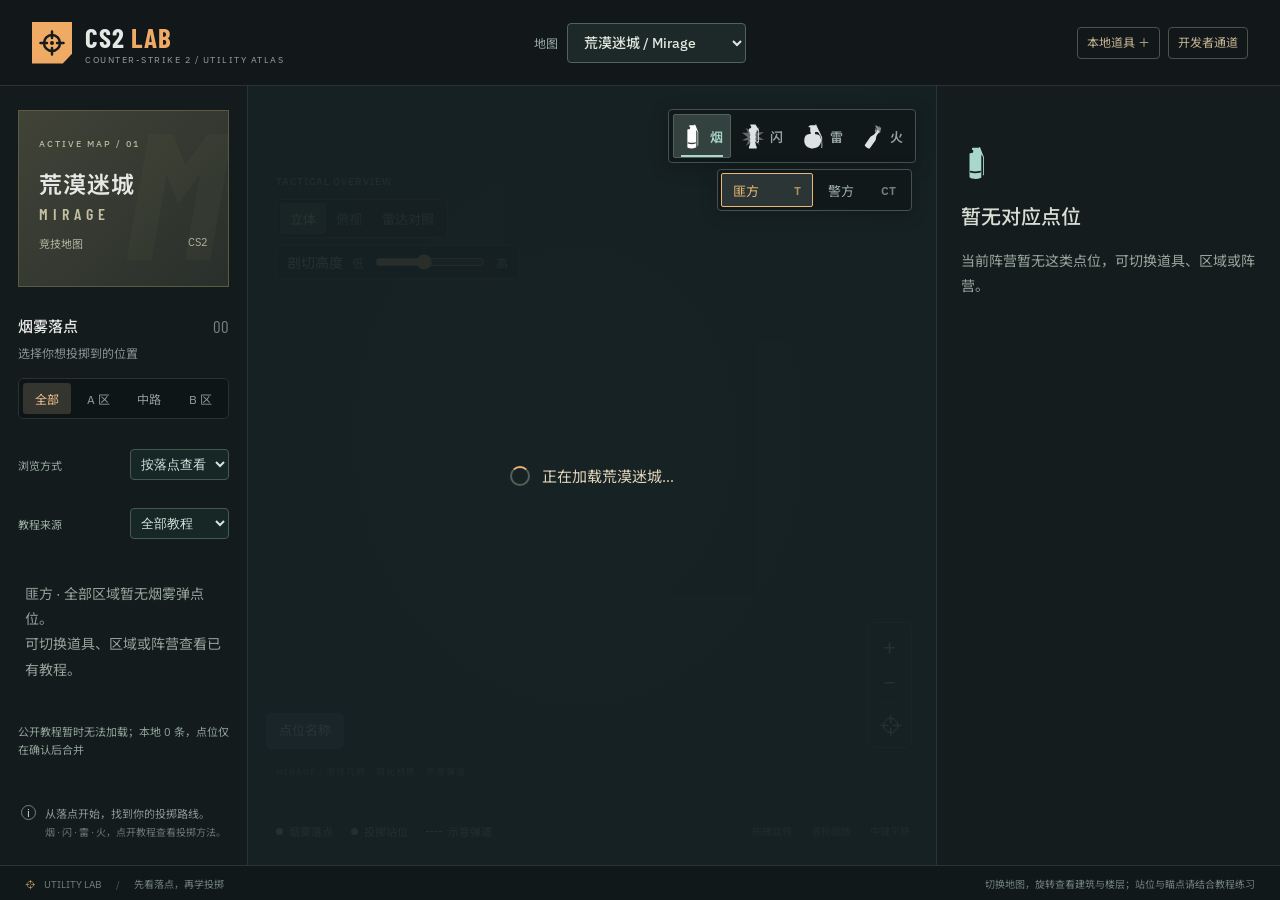
==== index.html @ 9b20f99d "Add optional trajectory arc height for tutorials" ====
<!doctype html>
<html lang="zh-CN"><head><meta charset="UTF-8"><meta name="viewport" content="width=device-width,initial-scale=1,viewport-fit=cover"><meta name="theme-color" content="#111719"><meta name="description" content="荒漠迷城、核子危机、远古遗迹、沙二、炼狱小镇、阿努比斯与死城之谜（Cache）互动战术地图。切换地图和楼层，探索四种道具落点与投掷教学。"><title>CS2 道具地图 · UTILITY LAB</title><link rel="icon" href="./favicon.svg?v=2"><link rel="stylesheet" href="./style.css?v=7"><link rel="stylesheet" href="./mobile.css?v=6"><script type="importmap">{"imports":{"three":"./vendor/three.module.js"}}</script></head>
<body><section class="rotate-prompt" id="rotate-prompt" aria-labelledby="rotate-title" aria-hidden="true" tabindex="-1"><svg class="rotate-symbol" viewBox="0 0 88 88" fill="none" stroke="currentColor" stroke-width="2.5" aria-hidden="true"><rect x="13" y="27" width="62" height="36" rx="5"/><path d="M66 37v16M29 14a32 32 0 0 1 44 8M67 10l7 12-14 1M58 76a32 32 0 0 1-43-8M21 80l-7-12 14-1" stroke-linecap="round" stroke-linejoin="round"/></svg><h1 id="rotate-title">请横屏使用地图</h1><p id="rotate-hint">横过手机，展开地图。<br>如未自动旋转，请关闭系统的竖屏锁定。</p><button id="rotate-fullscreen">全屏打开</button></section>
<header class="topbar"><a class="brand" href="./"><span class="brand-symbol"><img src="./favicon.svg?v=2" width="32" height="32" alt=""></span><span><span id="brand-map">CS2</span><span class="brand-lab"> LAB</span><small>COUNTER-STRIKE 2 / UTILITY ATLAS</small></span></a><label class="map-picker" for="map-picker"><span>地图</span><select id="map-picker" aria-label="切换地图"><option value="mirage">荒漠迷城 / Mirage</option><option value="nuke">核子危机 / Nuke</option><option value="ancient">远古遗迹 / Ancient</option><option value="dust2">沙二 / Dust II</option><option value="inferno">炼狱小镇 / Inferno</option><option value="anubis">阿努比斯 / Anubis</option><option value="cache">死城之谜 / Cache</option></select></label><div class="header-actions"><a id="local-entry" class="developer-entry" href="./local.html">本地道具 ＋</a><a class="developer-entry" href="./developer.html">开发者通道</a><nav class="mobile-actions" aria-label="手机地图工具"><button id="mobile-points" aria-controls="point-sidebar" aria-expanded="false">点位</button><button id="mobile-guide" aria-controls="tutorial-panel" aria-expanded="false">教程</button><button id="mobile-fullscreen">全屏</button></nav></div></header>
<main class="workspace">
<aside class="sidebar" id="point-sidebar"><div class="mobile-panel-head"><span>道具点位</span><button class="mobile-dismiss" aria-label="收起点位列表">收起</button></div><div class="map-card"><span class="eyebrow">ACTIVE MAP / 01</span><h1>荒漠迷城<span>MIRAGE</span></h1><div class="map-card-bottom"><span>竞技地图</span><span>CS2</span></div></div><div class="library-title"><h2 id="library-heading">烟雾落点</h2><span id="point-count">06</span></div><p class="muted sidebar-hint">选择你想封住的位置</p><div class="filters" role="group" aria-label="筛选地图区域"><button class="active" data-filter="all" aria-pressed="true">全部</button><button data-filter="A" aria-pressed="false">A 区</button><button data-filter="mid" aria-pressed="false">中路</button><button data-filter="B" aria-pressed="false">B 区</button></div><label class="lineup-source">浏览方式<select id="point-mode" aria-label="按落点或站位查看"><option value="target">按落点查看</option><option value="origin">按站位查看</option></select></label><label class="lineup-source">教程来源<select id="lineup-source"><option value="all">全部教程</option><option value="local">仅本地道具</option><option value="public">仅公开教程</option></select></label><nav id="point-list" aria-label="道具点位"></nav><p id="community-status" class="community-status" role="status"></p><div class="sidebar-footer"><span class="key-icon">i</span><p>从落点开始，找到你的投掷路线。<small>烟 · 闪 · 雷 · 火，点开教程查看投掷方法。</small></p></div></aside>
<section class="map-stage" aria-label="荒漠迷城三维互动地图"><div class="stage-heading"><div><span class="eyebrow">TACTICAL OVERVIEW</span><h2>选择落点，查看投掷方法。</h2></div></div><div id="utility-switch" class="utility-switch" role="group" aria-label="切换道具类型"></div><div id="team-switch" class="team-switch" role="group" aria-label="切换投掷阵营"><button data-team="t" class="active" aria-pressed="true"><span>匪方</span><b>T</b></button><button data-team="ct" aria-pressed="false"><span>警方</span><b>CT</b></button></div><div id="map-canvas" tabindex="0" aria-label="地图：拖拽旋转，滚轮缩放，方向键平移，按住中键平移，点击道具标志查看教程"></div><div id="map-labels"></div><button id="toggle-point-names" class="point-name-toggle active" aria-pressed="true" aria-controls="map-labels" title="显示或隐藏地图区域与道具点位名称">点位名称</button><div id="map-loading" role="status"><i></i><span>正在加载原始地图…</span></div><div class="map-view-switch" role="group" aria-label="地图视角"><button id="view-3d" class="active" aria-pressed="true">立体</button><button id="view-top" aria-pressed="false">俯视</button><button id="view-radar" aria-pressed="false">雷达对照</button></div><label class="cut-height-control" for="cut-height">剖切高度 <span>低</span><input id="cut-height" type="range" min="-3" max="12" step="0.2" value="3.6" aria-label="调整剖切高度，显示不同楼层"><span>高</span></label><div id="level-switch" class="level-switch" role="group" aria-label="切换地图楼层" hidden><button data-level="upper" class="active" aria-pressed="true">上层 A</button><button data-level="lower" aria-pressed="false">下层 B</button><span id="level-note">上层 / A 区、外场与铁板</span></div><div class="map-controls"><button id="zoom-in" title="放大" aria-label="放大">+</button><button id="zoom-out" title="缩小" aria-label="缩小">−</button><span></span><button id="reset-view" title="重置视角" aria-label="重置视角">⌖</button></div><div class="map-bottom"><div class="legend"><span><i class="legend-dot"></i><span id="legend-target">烟雾落点</span></span><span><i class="legend-dot origin"></i>投掷站位</span><span><i class="legend-line"></i>示意弹道</span></div><p><span class="desktop-gesture">拖拽旋转 <b>·</b> 滚轮缩放 <b>·</b> 中键平移</span><span class="touch-gesture">单指旋转 · 双指平移与缩放</span></p></div><div class="map-disclaimer">MIRAGE / 游戏几何 · 简化材质 · 示意弹道</div><div id="map-error" hidden>3D 地图加载失败。你仍可查看左侧教学，或重新加载地图。<button id="retry-map">重新加载</button></div></section>
<aside class="detail-panel" id="tutorial-panel" aria-label="投掷教学"><div class="detail-top"><button class="mobile-dismiss" aria-label="收起投掷教程">收起</button></div><div id="detail-content"></div></aside>
</main><footer class="statusbar"><span><span class="status-cross">⌖</span> UTILITY LAB <span class="footer-divider">/</span> 先看落点，再学投掷</span><span>切换地图，旋转查看建筑与楼层；站位与瞄点请结合教程练习</span></footer><script type="module" src="./app.js?v=37"></script></body></html>
---- style.css ----
@import url('https://fonts.googleapis.com/css2?family=Barlow+Condensed:wght@500;600;700;800&family=IBM+Plex+Sans:wght@400;500;600&family=Noto+Sans+SC:wght@400;500;600;700&display=swap');
:root{font-family:'IBM Plex Sans','Noto Sans SC',sans-serif;color:#e6e8e5;background:#111719;font-synthesis:none;--accent:#efab66;--muted:#889292;--border:#2a3234}*{box-sizing:border-box}body{margin:0}button,a{-webkit-tap-highlight-color:transparent}button{font:inherit;cursor:pointer}button:focus-visible,a:focus-visible,#map-canvas:focus-visible{outline:2px solid var(--accent);outline-offset:4px}button{color:inherit}a{color:inherit;text-decoration:none}.topbar{height:86px;display:flex;align-items:center;justify-content:space-between;padding:0 32px;border-bottom:1px solid var(--border);background:#12181a}.brand{display:flex;align-items:center;gap:13px;font-family:'Barlow Condensed',sans-serif;font-size:27px;font-weight:700;letter-spacing:1px}.brand-symbol{position:relative;display:grid;place-items:center;width:40px;height:42px;background:var(--accent);color:#111719;font-size:31px;clip-path:polygon(0 0,100% 0,100% 77%,77% 100%,0 100%)}.brand-symbol span{font:17px sans-serif;position:absolute;right:2px;top:0}.brand-lab{color:var(--accent)}.brand small{display:block;font-family:'IBM Plex Sans',sans-serif;font-size:9px;font-weight:400;letter-spacing:1.5px;color:#98a09e;margin-top:1px}.top-title{color:#d0d5d2;font-size:14px;letter-spacing:1px}.top-title span{padding:0 16px;color:#5f6d70}.version{font-size:12px;color:#a7b0ad;border:1px solid #364044;padding:7px 10px;border-radius:4px}.version span{margin-left:9px;color:#697779}.workspace{display:grid;grid-template-columns:248px minmax(380px,1fr) 344px;height:calc(100dvh - 121px);min-height:650px;max-height:1400px}.sidebar{padding:24px 18px;display:flex;flex-direction:column;background:#141b1d;border-right:1px solid var(--border);overflow-y:auto}.map-card{position:relative;overflow:hidden;padding:20px;background:linear-gradient(135deg,#414337,#292f2b);border:1px solid #5a5b43;min-height:177px}.map-card:after{content:'M';font-family:'Barlow Condensed',sans-serif;font-weight:700;position:absolute;font-size:180px;right:-3px;top:-31px;color:#c4b47d0b;transform:skew(-10deg);pointer-events:none}.eyebrow{font-family:'IBM Plex Sans',sans-serif;font-size:10px;font-weight:500;letter-spacing:2px;color:#8e9997}h1{font-size:23px;letter-spacing:1px;margin:15px 0 12px;font-weight:600}h1 span{display:block;font-family:'Barlow Condensed',sans-serif;font-size:16px;letter-spacing:5px;margin-top:4px;color:#c2bfa2}.map-card .eyebrow{color:#b6bba0;font-size:9px}.map-card-bottom{display:flex;justify-content:space-between;color:#afb39f;font-size:11px}.library-title{display:flex;align-items:center;justify-content:space-between;margin-top:28px}h2{font-size:15px;margin:0;font-weight:500}.library-title>span{font-family:'Barlow Condensed',sans-serif;color:#758180;font-size:17px}.muted{color:var(--muted)}.sidebar-hint{font-size:12px;margin:8px 0 17px}.filters{display:flex;gap:3px;background:#0e1517;border:1px solid #293134;padding:4px;border-radius:5px;margin-bottom:16px}.filters button{flex:1;border:0;background:none;font-size:12px;color:#929c9a;padding:7px 0;border-radius:3px}.filters button.active{color:#efc391;background:#34352e}.point-item{width:100%;padding:13px 11px;display:flex;align-items:center;gap:12px;border:1px solid transparent;background:none;border-radius:5px;text-align:left;margin-bottom:5px;transition:.2s}.point-item:hover{background:#212a2d}.point-item.active{background:#302c25;border-color:#6a5035}.smoke-icon{display:inline-flex;flex:none;align-items:center;justify-content:center;width:32px;height:34px;border:1px solid #3b4548;color:#a9b4b0;border-radius:6px}.utility-icon{display:block;flex:none}.smoke-icon svg{width:24px;height:27px}.active .smoke-icon{border-color:#986b3d;color:var(--accent);background:#483a2a}.point-item strong{font-size:14px;display:block;font-weight:500}.point-item small{font-family:'IBM Plex Sans',sans-serif;display:block;font-size:10px;color:#74827f;margin-top:4px;letter-spacing:1px}.point-item.active strong{color:#f1c18d}.zone-tag{margin-left:auto;font-family:'Barlow Condensed',sans-serif;font-size:16px;color:#73807c}.point-item.active .zone-tag{color:var(--accent)}.sidebar-footer{margin-top:auto;display:flex;gap:9px;padding:25px 3px 0}.key-icon{width:15px;height:15px;border:1px solid #73807c;border-radius:50%;font-size:11px;display:inline-grid;place-items:center;flex:none}.sidebar-footer p{font-size:11px;line-height:1.7;color:#8c9793;margin:0}.sidebar-footer small{display:block;color:#697775;font-size:10px}.map-stage{position:relative;overflow:hidden;min-height:560px;background:radial-gradient(ellipse at 48% 45%,#263431 0%,#1a2526 49%,#131d20 100%)}#map-canvas{position:absolute;inset:0;touch-action:none}#map-canvas canvas{display:block;width:100%;height:100%}.stage-heading{position:absolute;left:28px;right:28px;top:29px;display:flex;justify-content:space-between;gap:12px;z-index:2;pointer-events:none}.stage-heading h2{font-size:17px;margin-top:10px;color:#cbd3ca;font-weight:400;letter-spacing:1px}.live-pill{font-size:11px;color:#a7b3ab;border:1px solid #49554b;border-radius:20px;align-self:start;padding:7px 10px;white-space:nowrap}.live-pill>span{display:inline-block;width:5px;height:5px;border-radius:50%;background:#9cb291;margin-right:6px}.map-view-switch{position:absolute;left:28px;top:115px;display:flex;padding:3px;background:#101a1ccc;border:1px solid #35413f;z-index:4;border-radius:5px}.map-view-switch button{background:none;border:0;padding:6px 13px;font-size:12px;color:#8d9a94;border-radius:3px}.map-view-switch button.active{background:#3b433c;color:#e2dfcf}.compass{position:absolute;right:26px;top:110px;text-align:center;font:11px 'IBM Plex Sans',sans-serif;color:#bac4bb;pointer-events:none}.compass svg{display:block;width:40px;height:40px;margin-top:3px}.map-controls{position:absolute;right:24px;bottom:117px;background:#152023eb;border:1px solid #3b4946;border-radius:6px;display:flex;flex-direction:column;align-items:center;z-index:4;padding:5px}.map-controls button{width:33px;height:35px;background:none;border:0;font-size:22px;color:#c3cec4}.map-controls button:hover{background:#38423a;color:var(--accent)}.map-controls>span{height:1px;width:22px;background:#384640;margin:4px 0}.map-bottom{position:absolute;bottom:26px;left:28px;right:26px;pointer-events:none;border-top:1px solid #46544a63;padding-top:18px;display:flex;flex-wrap:wrap;justify-content:space-between;gap:11px}.legend{display:flex;gap:18px;align-items:center;font-size:11px;color:#a3ada4}.legend>span{display:flex;align-items:center;gap:6px}.legend-dot{width:7px;height:7px;border-radius:50%;background:#efab66;display:inline-block}.legend-dot.origin{background:#87cfc3}.legend-line{width:16px;height:0;border-top:1px dashed #efab66}.map-bottom p{font-size:10px;margin:0;color:#74877e}.map-bottom b{font-weight:400;padding:0 6px}.map-disclaimer{position:absolute;bottom:87px;left:28px;pointer-events:none;font-size:9px;letter-spacing:1px;color:#708176}#map-labels{position:absolute;inset:0;pointer-events:none;overflow:hidden}.world-label{position:absolute;left:0;top:0;transform:translate(-50%,-50%);white-space:nowrap;pointer-events:none}.area-label{font-size:11px;letter-spacing:1px;color:#ebe8d2;text-shadow:0 1px 5px #101819,0 0 8px #101819}.site-label{font-family:'Barlow Condensed',sans-serif;font-size:40px;font-weight:600;color:#eaa46399;text-shadow:none}.world-marker{pointer-events:auto;width:34px;height:34px;background:#213031ed;border:1px solid #bea171;color:#f6c58c;box-shadow:0 4px 12px #0007;border-radius:50%;display:grid;place-items:center;cursor:pointer;transition:background .2s,box-shadow .2s}.world-marker svg{width:24px;height:27px}.world-marker:hover,.world-marker.selected{background:#efb36f;color:#28312c;box-shadow:0 0 0 5px #efab6625,0 0 24px #eeb16450;border-color:#ffe4b8;z-index:20!important}.marker-caption{position:absolute;top:39px;background:#19221ee8;border:1px solid #6c6851;color:#f4d1a3;padding:4px 8px;border-radius:3px;font:11px 'Noto Sans SC',sans-serif;white-space:nowrap;display:none}.selected .marker-caption{display:block}.origin-label{padding:5px 9px;background:#1b3535ed;border:1px solid #659d91;border-radius:3px;font-size:10px;color:#acede0}.origin-label:before{content:'';position:absolute;left:50%;bottom:-6px;border-top:5px solid #659d91;border-right:5px solid transparent;border-left:5px solid transparent;transform:translateX(-50%)}.detail-panel{background:#151c1e;border-left:1px solid var(--border);padding:27px 24px;overflow-y:auto}.detail-top{display:flex;justify-content:space-between;align-items:center;margin-bottom:25px}.detail-top>span:last-child{font-family:'Barlow Condensed',sans-serif;font-size:14px;letter-spacing:1px;color:#798884}.detail-zone{font-size:11px;color:var(--accent);border:1px solid #624e37;background:#372d22;padding:3px 7px;border-radius:3px}.detail-heading{font-size:29px;font-weight:500;letter-spacing:1px;margin:12px 0 5px}.detail-en{font-family:'Barlow Condensed',sans-serif;font-size:15px;letter-spacing:3px;color:#8b9993}.detail-description{font-size:13px;line-height:1.9;color:#9ca8a0;margin:15px 0 19px}.video-placeholder{aspect-ratio:16/9;background:repeating-linear-gradient(135deg,#1d262600,#1d262600 7px,#33413914 8px,#33413914 9px),#11191b;border:1px solid #35403b;display:flex;flex-direction:column;justify-content:center;align-items:center;position:relative;border-radius:5px;color:#7f9086}.video-placeholder .play{width:40px;height:40px;display:grid;place-items:center;border-radius:50%;border:1px solid #4c594e;font-size:16px;padding-left:3px;color:#adbbac}.video-placeholder strong{font-size:13px;font-weight:400;margin-top:10px;color:#a0ac9e}.video-placeholder small{font-size:10px;margin-top:6px}.video-placeholder .video-format{position:absolute;top:10px;left:12px;font-family:'IBM Plex Sans',sans-serif;font-size:9px;letter-spacing:2px;color:#6a7b70}.route-info{padding:19px 0;border-bottom:1px solid var(--border)}.route-row{display:flex;justify-content:space-between;gap:10px;font-size:12px;margin-bottom:12px}.route-row:last-child{margin-bottom:0}.route-row>span:first-child{color:#7f9087}.route-row>span:last-child{color:#cdd3c5}.origin-swatch{color:#8acfc0;font-size:10px;margin-right:7px}.steps-title{font-size:13px;font-weight:500;margin:22px 0 17px}.steps{list-style:none;padding:0;margin:0}.steps li{margin-bottom:17px;font-size:12px;line-height:1.9;color:#aeb8ae}.key-row{display:flex;align-items:center;gap:8px;margin:18px 0 20px}.key-row kbd{font:11px 'IBM Plex Sans','Noto Sans SC',sans-serif;border:1px solid #52604f;border-bottom-width:3px;padding:5px 9px;border-radius:4px;color:#ced3be;background:#252e27}.key-row>span{color:#60705f;font-size:12px}.trajectory-button{width:100%;display:flex;justify-content:center;align-items:center;gap:9px;background:#eab06f;border:1px solid #ffce92;color:#242b23;border-radius:4px;padding:11px;font-size:13px;font-weight:600}.trajectory-button:hover{background:#f6c18a}.trajectory-button:disabled{opacity:.65;cursor:wait}.tip{font-size:11px;line-height:1.9;color:#8b9a8b;margin:18px 0}.tip strong{color:#b9c2a7;font-weight:400}.source-link{font-size:10px;color:#91a592;text-decoration:underline;text-underline-offset:4px}.statusbar{height:35px;padding:0 25px;border-top:1px solid #2a3433;display:flex;justify-content:space-between;align-items:center;color:#72817b;font-size:10px;gap:20px;background:#11181a}.status-cross{color:#d4a66a;margin-right:7px}.footer-divider{margin:0 12px;color:#495b51}#map-error{position:absolute;left:15%;right:15%;top:40%;padding:25px;background:#28332e;border:1px solid #9d8154;color:#e5d0ad;line-height:1.8;z-index:50}::-webkit-scrollbar{width:5px}::-webkit-scrollbar-thumb{background:#3a4941;border-radius:4px}::-webkit-scrollbar-track{background:transparent}
@media(min-width:1600px){.workspace{grid-template-columns:270px minmax(500px,1fr) 370px}.sidebar{padding:28px 23px}.detail-panel{padding:30px 28px}.stage-heading{left:36px;top:35px}.point-item{padding:17px 12px}.detail-description,.steps li{font-size:14px}.route-row{font-size:13px}}
@media(max-width:1150px){.workspace{grid-template-columns:208px minmax(330px,1fr) 296px}.sidebar{padding:20px 12px}.detail-panel{padding:25px 18px}.stage-heading{left:20px;right:20px}.stage-heading h2{font-size:14px}.live-pill{display:none}.legend{gap:10px;font-size:10px}.map-bottom{left:20px}.top-title{font-size:12px}}
@media(max-width:900px){.topbar{padding:0 20px;height:74px}.top-title{display:none}.workspace{grid-template-columns:190px 1fr;height:auto;max-height:none;min-height:0}.sidebar{grid-row:1 / 3}.map-stage{height:610px;min-height:0}.detail-panel{grid-column:2;overflow:visible;border-top:1px solid var(--border);padding:25px}.detail-top{margin-bottom:14px}.video-placeholder{max-width:400px}.detail-description{max-width:520px}.sidebar-footer{margin-top:25px}.statusbar{height:auto;min-height:40px;padding:10px 20px;flex-wrap:wrap}.brand small{font-size:8px}}
@media(max-width:580px){.topbar{height:69px;padding:0 16px}.brand{font-size:23px}.brand-symbol{width:34px;height:36px;font-size:26px}.version{font-size:10px}.version span{display:none}.workspace{display:flex;flex-direction:column}.sidebar{padding:15px 16px;border-right:0;border-bottom:1px solid var(--border)}.map-card,.sidebar-hint,.sidebar-footer{display:none}.library-title{margin:0 0 12px}.filters{margin:0 0 10px;width:240px}.point-item{min-width:140px;width:auto;padding:10px;margin:0}.point-item strong{font-size:13px}.point-item small{font-size:9px}#point-list{display:flex;overflow-x:auto;gap:6px;padding-bottom:4px}.point-item .zone-tag{display:none}.map-stage{height:510px;flex:none}.stage-heading{top:20px;left:18px}.stage-heading h2{font-size:14px}.map-view-switch{top:91px;left:18px}.compass{top:91px;right:17px}.map-controls{right:13px;bottom:115px}.map-bottom{left:18px;right:18px;bottom:20px}.map-disclaimer{left:18px;bottom:80px}.detail-panel{border-left:0;padding:25px 23px}.detail-description,.steps li{font-size:14px}.route-row{font-size:13px}.video-placeholder{max-width:none}.statusbar{font-size:9px}.detail-heading{font-size:28px}}
[hidden]{display:none!important}
.team-switch{position:absolute;right:24px;top:83px;z-index:35;display:flex;gap:3px;padding:3px;border:1px solid #45504f;border-radius:4px;background:#10181bf5;box-shadow:0 4px 18px #0003}
.team-switch button{--side-color:#e8b872;display:flex;align-items:center;justify-content:space-between;gap:18px;min-width:92px;min-height:34px;padding:6px 11px;border:1px solid transparent;border-radius:2px;background:transparent;color:#9daea8;font-size:13px}
.team-switch button[data-team=ct]{--side-color:#87bfe6}.team-switch b{font:600 12px 'IBM Plex Sans',sans-serif;opacity:.7}.team-switch button.active{color:var(--side-color);border-color:var(--side-color);background:#2b3535}.team-switch button:hover{background:#2b3535}.team-switch button:focus-visible{outline:2px solid var(--side-color);outline-offset:3px}
@media(max-width:760px){.team-switch{right:16px;top:66px}.team-switch button{min-width:82px;min-height:32px}}
@media(prefers-reduced-motion:reduce){*{transition:none!important;scroll-behavior:auto!important}}

.map-source{pointer-events:auto;margin-left:8px;color:#a2b8a4;text-decoration:underline;text-underline-offset:3px}.lower-label{color:#86c2c8}.map-view-switch{white-space:nowrap}

.cut-height-control{position:absolute;left:28px;top:159px;z-index:4;display:flex;align-items:center;gap:9px;padding:6px 10px;border:1px solid #35413f;border-radius:5px;background:#101a1cdd;color:#b3c1b7;font-size:13px}.cut-height-control span{font-size:12px;color:#84978b}.cut-height-control input{width:110px;accent-color:#e9b172;cursor:pointer}.cut-height-control input:disabled{opacity:.35}.map-view-switch button:focus-visible,.cut-height-control input:focus-visible{outline:2px solid #f2bc7d;outline-offset:3px}#map-loading{position:absolute;inset:0;z-index:8;display:flex;align-items:center;justify-content:center;gap:12px;background:#172124e8;color:#e3d6bc;font-size:15px}#map-loading[hidden]{display:none}#map-loading i{width:20px;height:20px;border:2px solid #51605a;border-top-color:#e9b172;border-radius:50%;animation:map-spin 1s linear infinite}@keyframes map-spin{to{transform:rotate(360deg)}}@media(max-width:760px){.cut-height-control{left:18px;top:133px}}@media(prefers-reduced-motion:reduce){#map-loading i{animation:none}}

:root{--utility-color:#a9d7cb}.utility-switch{position:absolute;right:24px;top:26px;z-index:35;display:flex;gap:2px;padding:4px;border:1px solid #45504f;border-radius:4px;background:#10181bf5;box-shadow:0 4px 18px #0004}.utility-switch button{position:relative;display:flex;align-items:center;justify-content:center;gap:5px;min-width:54px;height:44px;padding:6px 7px;border:1px solid transparent;border-radius:2px;background:none;color:#dce3e2;font-size:13px;font-weight:600;transition:background .15s,color .15s}.utility-switch button span{color:#95a29e}.utility-switch button::after{content:"";position:absolute;left:7px;right:7px;bottom:0;height:2px;background:transparent}.utility-switch svg{width:24px;height:27px}.utility-switch button:hover{background:#273331;color:#fff}.utility-switch button:hover span{color:var(--type-color)}.utility-switch button.active{color:#fff;border-color:#53615d;background:#33423e}.utility-switch button.active span{color:var(--type-color)}.utility-switch button.active::after{background:var(--type-color)}.utility-switch button:focus-visible{outline:2px solid var(--type-color);outline-offset:3px}.stage-heading{right:258px;top:28px}.stage-heading h2{font-size:15px;line-height:1.5;letter-spacing:0}.stage-heading .eyebrow{letter-spacing:1px}.compass{top:209px}.world-marker{border-color:var(--marker-color);color:var(--marker-color)}.world-marker:hover,.world-marker.selected{background:var(--marker-color);border-color:var(--marker-color);box-shadow:0 0 0 5px #e8e4cc20,0 3px 18px #0007}.point-item.active .smoke-icon{color:var(--utility-color);border-color:var(--utility-color);background:#334039}.point-item.active strong,.point-item.active .zone-tag,.detail-zone{color:var(--utility-color)}.point-item.active{border-color:var(--utility-color);background:#27322e}.legend-dot{background:var(--utility-color)}.legend-line{border-top-color:var(--utility-color)}.empty-points{padding:15px 7px;color:#94a399;font-size:14px;line-height:1.8}.empty-detail{padding:32px 0;color:#97a79d;line-height:1.8}.empty-detail>span{display:block;width:36px;color:var(--utility-color);margin-bottom:18px}.empty-detail .utility-icon{width:32px;height:36px}.empty-detail h2{font-size:20px;color:#d7dfd5}.empty-detail p{font-size:14px}.cut-height-control{font-size:14px}.map-view-switch button{font-size:13px;padding-left:10px;padding-right:10px}
@media(max-width:1300px){.stage-heading{right:20px;top:83px}.stage-heading h2{display:none}.stage-heading .eyebrow{font-size:10px}.utility-switch{right:20px;top:23px}.map-view-switch{top:113px}.cut-height-control{top:159px;left:28px}}
@media(max-width:580px){.utility-switch{right:16px;top:16px}.utility-switch button{min-width:48px;height:38px}.stage-heading{left:18px;top:77px}.map-view-switch{top:103px;left:18px}.cut-height-control{top:146px;left:18px}.compass{top:195px;right:17px}.empty-points{margin:0;padding:8px;min-width:240px}}
.world-marker .marker-caption{color:var(--marker-color);border-color:var(--marker-color)}

.developer-entry{font-size:12px;color:#c3b291;white-space:nowrap;text-decoration:none;border:1px solid #495548;padding:7px 9px;border-radius:4px}.tutorial-video{width:100%;max-height:300px;aspect-ratio:16/9;background:#080d0e;border-radius:5px}.community-status{font-size:11px;line-height:1.7;color:#90a398}.community-status:empty{display:none}
@media(max-width:1100px){.version{display:none}}
@media(pointer:coarse) and (max-height:600px){.developer-entry{padding:6px;font-size:11px}.brand small{display:none}}

.marker-count{position:absolute;right:-7px;top:-7px;min-width:19px;height:19px;padding:0 4px;border-radius:10px;background:#ebba7c;color:#14211e;border:1px solid #172220;font:600 11px/17px sans-serif}.landing-methods{margin:0 0 24px;padding:14px;background:#182629;border:1px solid #3c5148;border-radius:6px}.landing-methods h3{font-size:14px;margin:0;color:#e9c48e}.landing-methods p{font-size:11px;color:#9cafa3;margin:7px 0 12px}.landing-method-list{position:relative;display:grid;grid-auto-rows:60px;gap:7px;max-height:194px;overflow-y:auto;overscroll-behavior:contain;scrollbar-color:#879b8d #111d20;scrollbar-width:thin}.landing-method-list::-webkit-scrollbar{width:7px}.landing-method-list::-webkit-scrollbar-thumb{background:#879b8d;border-radius:4px}.landing-methods button{display:block;width:100%;min-width:0;height:60px;text-align:left;padding:10px;margin:0;border:1px solid #405048;border-radius:4px;background:#111d20}.landing-methods button[aria-pressed=true]{border-color:#e0b77e;background:#37382b}.landing-methods strong{display:block;font-size:12px;font-weight:500;line-height:18px;overflow:hidden;text-overflow:ellipsis;white-space:nowrap}.landing-methods button span{display:block;font-size:10px;line-height:1.6;margin-top:4px;color:#a9b9b0;overflow:hidden;text-overflow:ellipsis;white-space:nowrap}

.lineup-source{display:flex;align-items:center;justify-content:space-between;gap:8px;font-size:11px;color:#9bafa3;margin:14px 0}.lineup-source select{max-width:145px;padding:6px;background:#172726;color:#d5e4dc;border:1px solid #45594d;border-radius:4px}.topbar .developer-entry{flex-shrink:0}@media(max-width:1350px){.topbar .top-title{display:none}}
---- mobile.css ----
.detail-top{display:none}
.mobile-actions,.mobile-panel-head,.mobile-dismiss,.rotate-prompt,.touch-gesture{display:none}
.detail-top>span:last-of-type{font-family:'Barlow Condensed',sans-serif;font-size:14px;letter-spacing:1px;color:#798884}

/* Phone layouts use the short viewport side, so browser bars can shrink and
   expand without restoring the former vertical stack. No CSS canvas rotation. */
@media (pointer:coarse) and (max-width:600px), (pointer:coarse) and (max-height:600px){
 html,body{width:100%;height:100dvh;overflow:hidden;overscroll-behavior:none}body{position:relative}
 .topbar{height:calc(44px + env(safe-area-inset-top));padding:env(safe-area-inset-top) max(12px,env(safe-area-inset-right)) 0 max(12px,env(safe-area-inset-left));gap:12px}
 .brand{font-size:20px;gap:8px;flex:none}.brand-symbol{width:25px;height:28px;font-size:22px}.brand-symbol span{font-size:12px}
 .brand small,.top-title,.version,.statusbar,.stage-heading{display:none}
 .mobile-actions{display:flex;align-items:center;gap:6px;margin-left:auto}
 .mobile-actions button,.mobile-dismiss{min-height:40px;min-width:44px;padding:7px 12px;border:1px solid #43524b;border-radius:4px;background:#1c2928;font-size:14px;color:#d7dfd4}
 .mobile-actions button[aria-expanded=true]{border-color:var(--utility-color);color:var(--utility-color);background:#304038}
 .workspace{position:absolute;top:calc(44px + env(safe-area-inset-top));bottom:env(safe-area-inset-bottom);left:env(safe-area-inset-left);right:env(safe-area-inset-right);display:block;height:auto;min-height:0;max-height:none;overflow:hidden}
 .map-stage{position:absolute;inset:0;width:100%;height:100%;min-height:0;z-index:0}
 .sidebar,.detail-panel{display:none;position:absolute;top:0;bottom:0;height:100%;min-height:0;z-index:70;overflow:auto;overscroll-behavior:contain;-webkit-overflow-scrolling:touch;background:#141e20fa;box-shadow:0 8px 28px #0008}
 .sidebar{left:0;width:min(260px,42vw);padding:10px 12px;border-right:1px solid #43524b;border-bottom:0}
 .detail-panel{right:0;width:min(330px,46vw);padding:10px 16px 24px;border-left:1px solid #43524b;border-top:0}
 body[data-mobile-panel=points] .sidebar{display:block}body[data-mobile-panel=guide] .detail-panel{display:block}
 .map-card,.sidebar-hint,.sidebar-footer{display:none}
 .mobile-panel-head{display:flex;justify-content:space-between;align-items:center;margin-bottom:12px;color:#bbc9be;font-size:14px}
 .mobile-dismiss{display:inline-flex;align-items:center;justify-content:center;flex:none}
 .mobile-panel-head,.detail-top{position:sticky;top:-10px;padding:6px 0;background:#141e20;z-index:2}
 .detail-top{display:flex;justify-content:flex-end;gap:8px;margin-bottom:14px}.detail-top .eyebrow{font-size:12px;letter-spacing:1px}.detail-top>span:last-of-type{margin-left:auto;font-size:14px}
 .library-title{margin:0 0 10px}.library-title h2{font-size:16px}
 .filters{width:100%;margin:0 0 10px}.filters button{min-height:38px;font-size:14px}
 #point-list{display:block;overflow:visible;padding-bottom:0}.point-item{width:100%;min-width:0;margin:0 0 5px;padding:10px 7px;gap:8px}.point-item strong{font-size:14px}.point-item small{font-size:12px;letter-spacing:0}.point-item .zone-tag{display:none}
 .detail-heading{font-size:23px}.detail-description,.steps li{font-size:14px;line-height:1.75}.route-row{font-size:14px;flex-wrap:wrap}.steps-title{font-size:16px}.tip,.source-link{font-size:13px}.source-link{line-height:1.8}
 .video-placeholder{min-height:88px;aspect-ratio:auto;padding:14px 8px}.video-placeholder .play,.video-format,.video-placeholder small{display:none}.video-placeholder strong{font-size:14px;margin:0}
 .empty-points{min-width:0;padding:10px 2px}.key-row{flex-wrap:wrap}.key-row kbd{font-size:13px}.trajectory-button{min-height:42px;font-size:14px}
 .utility-switch{top:8px;right:10px;gap:2px;padding:3px;z-index:40}.utility-switch button{min-width:46px;height:40px;padding:5px 7px;font-size:14px}.utility-switch svg{width:23px;height:26px}
 .map-view-switch{top:8px;left:10px;z-index:40;padding:3px}.map-view-switch button{min-height:40px;padding:5px 10px;font-size:14px}
 .cut-height-control{left:10px;top:63px;z-index:40;font-size:14px;gap:7px;padding:3px 8px}.cut-height-control input{height:30px;width:100px}
 .compass{top:67px;right:16px}.compass svg{width:30px;height:30px}
 .map-controls{right:10px;bottom:40px;z-index:40;padding:2px;flex-direction:row}.map-controls button{width:38px;height:36px}.map-controls>span{margin:0 4px;width:1px;height:22px}
 .map-bottom{bottom:8px;left:12px;right:12px;padding:0;border:0;gap:8px;align-items:center}.legend{gap:12px;font-size:12px}.map-bottom p{font-size:12px;color:#abbdb2}.desktop-gesture{display:none}.touch-gesture{display:inline}
 .map-disclaimer{display:none}.world-marker{width:40px;height:40px}.world-marker svg{width:25px;height:28px}.area-label{font-size:12px}.site-label{font-size:32px}
 #map-error{left:12%;right:12%;top:30%;max-height:60%;overflow:auto;padding:16px;font-size:14px}
}

@media (pointer:coarse) and (orientation:landscape) and (max-height:300px){
 .compass{display:none}.map-bottom .touch-gesture{display:none}
}

@media (pointer:coarse) and (max-width:600px) and (orientation:portrait), (pointer:coarse) and (max-height:600px) and (orientation:portrait){
 .topbar,.workspace{display:none}
 .rotate-prompt{position:fixed;inset:0;z-index:100;display:flex;flex-direction:column;align-items:center;justify-content:center;padding:24px max(24px,env(safe-area-inset-right)) 24px max(24px,env(safe-area-inset-left));text-align:center;background:#131e20;color:#dce4dc;overflow:auto}
 .rotate-symbol{width:88px;height:88px;margin-bottom:24px;color:var(--utility-color)}
 .rotate-prompt h1{font-size:24px;margin:0 0 14px;letter-spacing:0}.rotate-prompt p{max-width:300px;font-size:16px;line-height:1.8;color:#aebeb3;margin:0}
 .rotate-prompt button{margin-top:26px;min-height:46px;padding:10px 24px;background:#d6b078;color:#18221d;border:1px solid #f4d1a2;border-radius:5px;font-size:16px}
 .rotate-prompt button:disabled{opacity:.6}
}
/* Map and floor selection */
.map-picker{display:flex;align-items:center;gap:9px;color:#98a9a5;font-size:12px;flex:none}.map-picker select{font:500 14px 'IBM Plex Sans','Noto Sans SC',sans-serif;color:#e2e8df;background:#1d2929;border:1px solid #52635b;border-radius:4px;padding:9px 28px 9px 12px;max-width:185px;cursor:pointer}.map-picker select:focus-visible{outline:2px solid var(--utility-color);outline-offset:3px}.level-switch{position:absolute;top:209px;left:28px;z-index:35;display:flex;align-items:center;gap:3px;padding:3px;background:#111b1eee;border:1px solid #43534e;border-radius:5px}.level-switch button{padding:7px 11px;border:0;border-radius:3px;background:none;color:#9eada7;font-size:13px}.level-switch button.active{background:#365058;color:#d7f3f3}.level-switch>span{padding:0 7px;font-size:10px;color:#9aacaa;letter-spacing:.3px}#retry-map{display:block;margin-top:12px;padding:8px 14px;background:#d9b17d;border:0;border-radius:4px;color:#18231e}.map-view-switch button:disabled{opacity:.35;cursor:default}.filters button{white-space:nowrap}.topbar{gap:18px}.top-title{white-space:nowrap;font-size:12px}.statusbar>span:first-child{white-space:nowrap}
@media(max-width:1150px){.top-title{display:none}.map-picker{margin-left:auto}}
@media(max-width:760px){.level-switch{left:18px;top:204px}.level-switch>span{display:none}.map-picker select{font-size:12px;max-width:152px}.map-picker>span{display:none}.version{display:none}}
@media (pointer:coarse) and (max-width:600px), (pointer:coarse) and (max-height:600px){
 .topbar{gap:8px}.brand{font-size:17px;gap:6px}.brand-symbol{width:23px}.map-picker{margin:0}.map-picker>span{display:none}.map-picker select{min-height:38px;padding:6px;max-width:150px;font-size:13px}.mobile-actions{gap:4px}.mobile-actions button{padding:7px 9px}.level-switch{left:10px;top:113px;padding:2px}.level-switch button{min-height:38px;padding:6px 12px;font-size:14px}.level-switch>span{display:none}
}
@media(min-width:761px){.level-switch{left:auto;right:24px;top:130px}}
@media (pointer:coarse) and (max-width:600px), (pointer:coarse) and (max-height:600px){
 .team-switch{right:10px;top:59px;padding:2px;z-index:40}.team-switch button{min-width:89px;min-height:40px;padding:6px 10px;font-size:14px}
 .compass{top:118px}.level-switch{left:10px;right:auto;top:113px}
}
/* Keep the map selector centered while the two editor links stay together. */
.topbar{display:grid;grid-template-columns:minmax(0,1fr) auto minmax(0,1fr)}
.topbar>.brand{justify-self:start}.topbar>.map-picker{justify-self:center;margin:0}
.header-actions{display:flex;justify-content:flex-end;align-items:center;gap:8px;justify-self:end}
.header-actions>.developer-entry{padding:6px 9px;line-height:1.5}
@media(max-width:700px){.topbar{padding-inline:12px;gap:10px}.topbar .brand small{display:none}.topbar>.map-picker select{max-width:145px}.header-actions{gap:6px}.header-actions>.developer-entry{font-size:11px;padding:6px}}
@media (pointer:coarse) and (max-width:600px), (pointer:coarse) and (max-height:600px){.topbar{display:flex}.topbar>.map-picker{margin-inline:auto}.header-actions{gap:6px}.header-actions .mobile-actions{margin-left:0}}
@media (pointer:coarse) and (max-width:600px) and (orientation:portrait), (pointer:coarse) and (max-height:600px) and (orientation:portrait){.topbar{display:none}}
.point-name-toggle{position:absolute;left:18px;bottom:116px;z-index:5;padding:8px 12px;border:1px solid #43534e;border-radius:5px;background:#111b1eee;color:#9eada7;font-size:13px;line-height:1.4}.point-name-toggle.active{background:#365058;color:#d7f3f3}.point-name-toggle:focus-visible{outline:2px solid #f2bc7d;outline-offset:3px}
#map-labels.point-names-hidden .world-label:not(.world-marker),#map-labels.point-names-hidden .marker-caption{display:none}
@media (pointer:coarse) and (max-width:600px), (pointer:coarse) and (max-height:600px){.point-name-toggle{left:10px;bottom:40px;z-index:40;min-height:40px;font-size:14px}}
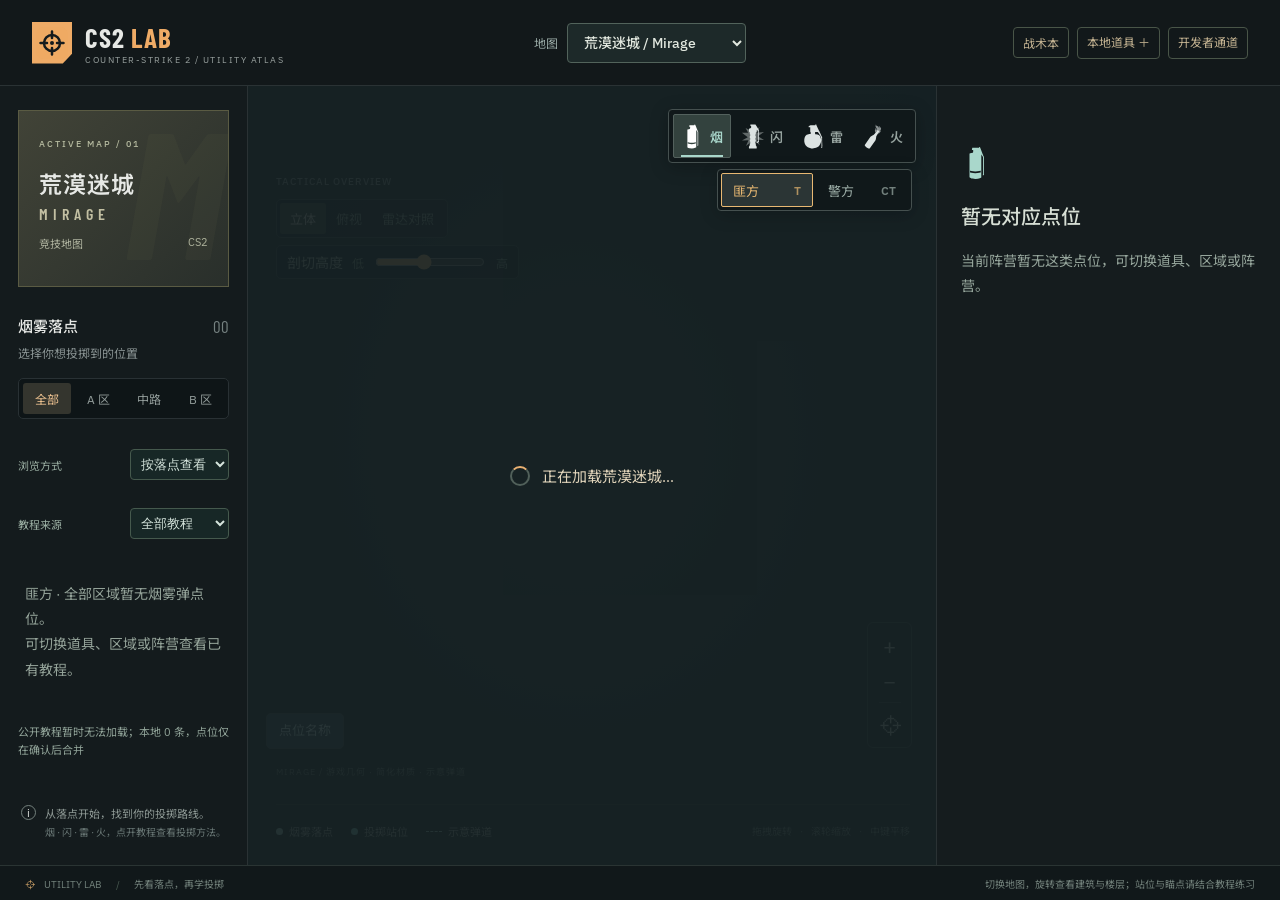
==== commit b6f32a68: "Publish local tactic notebooks" ====
--- a/index.html
+++ b/index.html
@@ -1,9 +1,9 @@
 <!doctype html>
-<html lang="zh-CN"><head><meta charset="UTF-8"><meta name="viewport" content="width=device-width,initial-scale=1,viewport-fit=cover"><meta name="theme-color" content="#111719"><meta name="description" content="荒漠迷城、核子危机、远古遗迹、沙二、炼狱小镇、阿努比斯与死城之谜（Cache）互动战术地图。切换地图和楼层，探索四种道具落点与投掷教学。"><title>CS2 道具地图 · UTILITY LAB</title><link rel="icon" href="./favicon.svg?v=2"><link rel="stylesheet" href="./style.css?v=7"><link rel="stylesheet" href="./mobile.css?v=6"><script type="importmap">{"imports":{"three":"./vendor/three.module.js"}}</script></head>
+<html lang="zh-CN"><head><meta charset="UTF-8"><meta name="viewport" content="width=device-width,initial-scale=1,viewport-fit=cover"><meta name="theme-color" content="#111719"><meta name="description" content="荒漠迷城、核子危机、远古遗迹、沙二、炼狱小镇、阿努比斯与死城之谜（Cache）互动战术地图。切换地图和楼层，探索四种道具落点与投掷教学。"><title>CS2 道具地图 · UTILITY LAB</title><link rel="icon" href="./favicon.svg?v=2"><link rel="stylesheet" href="./style.css?v=7"><link rel="stylesheet" href="./mobile.css?v=6"><link rel="stylesheet" href="./tactics.css?v=1"><script type="importmap">{"imports":{"three":"./vendor/three.module.js"}}</script></head>
 <body><section class="rotate-prompt" id="rotate-prompt" aria-labelledby="rotate-title" aria-hidden="true" tabindex="-1"><svg class="rotate-symbol" viewBox="0 0 88 88" fill="none" stroke="currentColor" stroke-width="2.5" aria-hidden="true"><rect x="13" y="27" width="62" height="36" rx="5"/><path d="M66 37v16M29 14a32 32 0 0 1 44 8M67 10l7 12-14 1M58 76a32 32 0 0 1-43-8M21 80l-7-12 14-1" stroke-linecap="round" stroke-linejoin="round"/></svg><h1 id="rotate-title">请横屏使用地图</h1><p id="rotate-hint">横过手机，展开地图。<br>如未自动旋转，请关闭系统的竖屏锁定。</p><button id="rotate-fullscreen">全屏打开</button></section>
-<header class="topbar"><a class="brand" href="./"><span class="brand-symbol"><img src="./favicon.svg?v=2" width="32" height="32" alt=""></span><span><span id="brand-map">CS2</span><span class="brand-lab"> LAB</span><small>COUNTER-STRIKE 2 / UTILITY ATLAS</small></span></a><label class="map-picker" for="map-picker"><span>地图</span><select id="map-picker" aria-label="切换地图"><option value="mirage">荒漠迷城 / Mirage</option><option value="nuke">核子危机 / Nuke</option><option value="ancient">远古遗迹 / Ancient</option><option value="dust2">沙二 / Dust II</option><option value="inferno">炼狱小镇 / Inferno</option><option value="anubis">阿努比斯 / Anubis</option><option value="cache">死城之谜 / Cache</option></select></label><div class="header-actions"><a id="local-entry" class="developer-entry" href="./local.html">本地道具 ＋</a><a class="developer-entry" href="./developer.html">开发者通道</a><nav class="mobile-actions" aria-label="手机地图工具"><button id="mobile-points" aria-controls="point-sidebar" aria-expanded="false">点位</button><button id="mobile-guide" aria-controls="tutorial-panel" aria-expanded="false">教程</button><button id="mobile-fullscreen">全屏</button></nav></div></header>
+<header class="topbar"><a class="brand" href="./"><span class="brand-symbol"><img src="./favicon.svg?v=2" width="32" height="32" alt=""></span><span><span id="brand-map">CS2</span><span class="brand-lab"> LAB</span><small>COUNTER-STRIKE 2 / UTILITY ATLAS</small></span></a><label class="map-picker" for="map-picker"><span>地图</span><select id="map-picker" aria-label="切换地图"><option value="mirage">荒漠迷城 / Mirage</option><option value="nuke">核子危机 / Nuke</option><option value="ancient">远古遗迹 / Ancient</option><option value="dust2">沙二 / Dust II</option><option value="inferno">炼狱小镇 / Inferno</option><option value="anubis">阿努比斯 / Anubis</option><option value="cache">死城之谜 / Cache</option></select></label><div class="header-actions"><button id="tactics-entry" class="developer-entry" aria-haspopup="dialog" aria-pressed="false">战术本</button><a id="local-entry" class="developer-entry" href="./local.html">本地道具 ＋</a><a class="developer-entry" href="./developer.html">开发者通道</a><nav class="mobile-actions" aria-label="手机地图工具"><button id="mobile-points" aria-controls="point-sidebar" aria-expanded="false">点位</button><button id="mobile-guide" aria-controls="tutorial-panel" aria-expanded="false">教程</button><button id="mobile-fullscreen">全屏</button></nav></div></header>
 <main class="workspace">
-<aside class="sidebar" id="point-sidebar"><div class="mobile-panel-head"><span>道具点位</span><button class="mobile-dismiss" aria-label="收起点位列表">收起</button></div><div class="map-card"><span class="eyebrow">ACTIVE MAP / 01</span><h1>荒漠迷城<span>MIRAGE</span></h1><div class="map-card-bottom"><span>竞技地图</span><span>CS2</span></div></div><div class="library-title"><h2 id="library-heading">烟雾落点</h2><span id="point-count">06</span></div><p class="muted sidebar-hint">选择你想封住的位置</p><div class="filters" role="group" aria-label="筛选地图区域"><button class="active" data-filter="all" aria-pressed="true">全部</button><button data-filter="A" aria-pressed="false">A 区</button><button data-filter="mid" aria-pressed="false">中路</button><button data-filter="B" aria-pressed="false">B 区</button></div><label class="lineup-source">浏览方式<select id="point-mode" aria-label="按落点或站位查看"><option value="target">按落点查看</option><option value="origin">按站位查看</option></select></label><label class="lineup-source">教程来源<select id="lineup-source"><option value="all">全部教程</option><option value="local">仅本地道具</option><option value="public">仅公开教程</option></select></label><nav id="point-list" aria-label="道具点位"></nav><p id="community-status" class="community-status" role="status"></p><div class="sidebar-footer"><span class="key-icon">i</span><p>从落点开始，找到你的投掷路线。<small>烟 · 闪 · 雷 · 火，点开教程查看投掷方法。</small></p></div></aside>
+<aside class="sidebar" id="point-sidebar"><div class="mobile-panel-head"><span>道具点位</span><button class="mobile-dismiss" aria-label="收起点位列表">收起</button></div><div class="map-card"><span class="eyebrow">ACTIVE MAP / 01</span><h1>荒漠迷城<span>MIRAGE</span></h1><div class="map-card-bottom"><span>竞技地图</span><span>CS2</span></div></div><section id="tactic-status" class="tactic-status" hidden><strong id="tactic-name"></strong><p id="tactic-info"></p><button id="tactic-exit" type="button">退出战术</button></section><div class="library-title"><h2 id="library-heading">烟雾落点</h2><span id="point-count">06</span></div><p class="muted sidebar-hint">选择你想封住的位置</p><div class="filters" role="group" aria-label="筛选地图区域"><button class="active" data-filter="all" aria-pressed="true">全部</button><button data-filter="A" aria-pressed="false">A 区</button><button data-filter="mid" aria-pressed="false">中路</button><button data-filter="B" aria-pressed="false">B 区</button></div><label class="lineup-source">浏览方式<select id="point-mode" aria-label="按落点或站位查看"><option value="target">按落点查看</option><option value="origin">按站位查看</option></select></label><label class="lineup-source">教程来源<select id="lineup-source"><option value="all">全部教程</option><option value="local">仅本地道具</option><option value="public">仅公开教程</option></select></label><nav id="point-list" aria-label="道具点位"></nav><p id="community-status" class="community-status" role="status"></p><div class="sidebar-footer"><span class="key-icon">i</span><p>从落点开始，找到你的投掷路线。<small>烟 · 闪 · 雷 · 火，点开教程查看投掷方法。</small></p></div></aside>
 <section class="map-stage" aria-label="荒漠迷城三维互动地图"><div class="stage-heading"><div><span class="eyebrow">TACTICAL OVERVIEW</span><h2>选择落点，查看投掷方法。</h2></div></div><div id="utility-switch" class="utility-switch" role="group" aria-label="切换道具类型"></div><div id="team-switch" class="team-switch" role="group" aria-label="切换投掷阵营"><button data-team="t" class="active" aria-pressed="true"><span>匪方</span><b>T</b></button><button data-team="ct" aria-pressed="false"><span>警方</span><b>CT</b></button></div><div id="map-canvas" tabindex="0" aria-label="地图：拖拽旋转，滚轮缩放，方向键平移，按住中键平移，点击道具标志查看教程"></div><div id="map-labels"></div><button id="toggle-point-names" class="point-name-toggle active" aria-pressed="true" aria-controls="map-labels" title="显示或隐藏地图区域与道具点位名称">点位名称</button><div id="map-loading" role="status"><i></i><span>正在加载原始地图…</span></div><div class="map-view-switch" role="group" aria-label="地图视角"><button id="view-3d" class="active" aria-pressed="true">立体</button><button id="view-top" aria-pressed="false">俯视</button><button id="view-radar" aria-pressed="false">雷达对照</button></div><label class="cut-height-control" for="cut-height">剖切高度 <span>低</span><input id="cut-height" type="range" min="-3" max="12" step="0.2" value="3.6" aria-label="调整剖切高度，显示不同楼层"><span>高</span></label><div id="level-switch" class="level-switch" role="group" aria-label="切换地图楼层" hidden><button data-level="upper" class="active" aria-pressed="true">上层 A</button><button data-level="lower" aria-pressed="false">下层 B</button><span id="level-note">上层 / A 区、外场与铁板</span></div><div class="map-controls"><button id="zoom-in" title="放大" aria-label="放大">+</button><button id="zoom-out" title="缩小" aria-label="缩小">−</button><span></span><button id="reset-view" title="重置视角" aria-label="重置视角">⌖</button></div><div class="map-bottom"><div class="legend"><span><i class="legend-dot"></i><span id="legend-target">烟雾落点</span></span><span><i class="legend-dot origin"></i>投掷站位</span><span><i class="legend-line"></i>示意弹道</span></div><p><span class="desktop-gesture">拖拽旋转 <b>·</b> 滚轮缩放 <b>·</b> 中键平移</span><span class="touch-gesture">单指旋转 · 双指平移与缩放</span></p></div><div class="map-disclaimer">MIRAGE / 游戏几何 · 简化材质 · 示意弹道</div><div id="map-error" hidden>3D 地图加载失败。你仍可查看左侧教学，或重新加载地图。<button id="retry-map">重新加载</button></div></section>
 <aside class="detail-panel" id="tutorial-panel" aria-label="投掷教学"><div class="detail-top"><button class="mobile-dismiss" aria-label="收起投掷教程">收起</button></div><div id="detail-content"></div></aside>
-</main><footer class="statusbar"><span><span class="status-cross">⌖</span> UTILITY LAB <span class="footer-divider">/</span> 先看落点，再学投掷</span><span>切换地图，旋转查看建筑与楼层；站位与瞄点请结合教程练习</span></footer><script type="module" src="./app.js?v=37"></script></body></html>
+</main><footer class="statusbar"><span><span class="status-cross">⌖</span> UTILITY LAB <span class="footer-divider">/</span> 先看落点，再学投掷</span><span>切换地图，旋转查看建筑与楼层；站位与瞄点请结合教程练习</span></footer><dialog id="tactics-dialog" class="tactics-dialog" aria-labelledby="tactics-title"><header class="tactics-heading"><div><h2 id="tactics-title">本地战术本</h2><p>仅保存在当前浏览器，无需登录。清除网站数据会删除战术本。</p></div><button id="tactics-close" type="button">关闭</button></header><div class="tactics-layout"><section class="tactics-library" aria-label="已保存的战术"><button id="tactics-new" type="button" class="primary">为当前地图新建战术</button><button id="tactics-all" type="button">退出战术，查看全部道具</button><div id="tactics-books"></div></section><form id="tactics-form" hidden><h3 id="tactics-editor-title">新建战术</h3><label>战术名称<input id="tactics-name" required maxlength="60" placeholder="例如：A 区爆弹进攻"></label><div class="tactics-find"><input id="tactics-search" type="search" placeholder="搜索道具或站位" aria-label="搜索战术道具"><select id="tactics-type" aria-label="筛选战术道具类型"><option value="">全部道具</option><option value="smoke">烟雾弹</option><option value="flash">闪光弹</option><option value="he">手雷</option><option value="molotov">燃烧弹</option></select><select id="tactics-team" aria-label="筛选战术阵营"><option value="">全部阵营</option><option value="t">匪方</option><option value="ct">警方</option></select></div><p id="tactics-load-note"></p><div id="tactics-choices" aria-label="选择战术使用的道具"></div><div class="tactics-save"><span id="tactics-selected-count">已选择 0 条道具</span><button type="submit" class="primary">保存并查看战术</button></div></form></div><p id="tactics-message" role="status"></p></dialog><script type="module" src="./app.js?v=39"></script></body></html>
--- a/tactics.css
+++ b/tactics.css
@@ -0,0 +1,15 @@
+#tactics-entry{background:transparent;cursor:pointer;font:inherit;font-size:12px}
+#tactics-entry[aria-pressed=true]{color:#edc38c;border-color:#b5955d;background:#37392d}
+.tactic-status{margin-top:14px;padding:12px;border:1px solid #93784e;border-radius:5px;background:#2b3027;font-size:12px}
+.tactic-status[hidden],.tactics-dialog [hidden],body.tactic-active #utility-switch,body.tactic-active #team-switch,body.tactic-active .sidebar>.filters,body.tactic-active .sidebar>.lineup-source:has(#lineup-source){display:none!important}
+.tactic-status strong{display:block;color:#edc38c;overflow-wrap:anywhere}.tactic-status p{line-height:1.6;color:#b2c0b3;margin:8px 0}
+.tactic-status button{border:1px solid #65725e;background:#202b26;color:#e5d7b9;border-radius:4px;padding:6px 10px}
+.tactics-dialog{width:min(940px,calc(100vw - 28px));max-height:calc(100dvh - 28px);padding:0;border:1px solid #52635b;border-radius:8px;background:#141f21;color:#e1e8df;box-shadow:0 18px 70px #0008}
+.tactics-dialog::backdrop{background:#080e11bd}.tactics-dialog h2{font-size:21px}.tactics-dialog h3{font-size:16px;margin:0 0 16px}.tactics-dialog p{color:#a3b6ac;font-size:12px;line-height:1.7}
+.tactics-heading{display:flex;align-items:center;justify-content:space-between;gap:16px;padding:18px 22px;border-bottom:1px solid #3b4d45}.tactics-heading p{margin:5px 0 0}
+.tactics-dialog button{border:1px solid #536252;background:#253631;color:#e1e8df;border-radius:4px;padding:8px 12px;font-size:12px;cursor:pointer}.tactics-dialog button:hover{border-color:#deb87e}.tactics-dialog .primary{background:#e6b77c;color:#19241f;border-color:#e6b77c}
+.tactics-layout{display:grid;grid-template-columns:240px minmax(0,1fr);min-height:280px}.tactics-library{padding:18px;border-right:1px solid #3b4d45;overflow:auto;max-height:65dvh}.tactics-library>button{width:100%;margin-bottom:9px}.tactic-book{margin-top:12px;border:1px solid #41564c;border-radius:5px;padding:10px}.tactic-open{width:100%;text-align:left;overflow-wrap:anywhere}.tactic-open[aria-pressed=true]{border-color:#edc38c;background:#3a3a2b}.tactic-book>small{display:block;color:#9db3a7;margin-top:8px;font-size:11px}.tactic-book-actions{display:flex;gap:6px;margin-top:9px}.tactic-book-actions button{padding:5px 10px}
+#tactics-form{padding:18px;min-width:0;display:flex;flex-direction:column;gap:12px}#tactics-form h3{margin:0}#tactics-form label{font-size:12px;color:#bcd0c2}#tactics-form input:not([type=checkbox]),#tactics-form select{width:100%;border:1px solid #485d50;background:#101b1d;color:#e3e9df;border-radius:4px;padding:9px;font:inherit;font-size:13px;min-width:0}#tactics-name{display:block;margin-top:6px}.tactics-find{display:grid;grid-template-columns:minmax(0,1fr) 98px 98px;gap:7px}
+#tactics-choices{min-height:80px;max-height:38dvh;overflow:auto;overscroll-behavior:contain}.tactic-choice{display:flex;gap:10px;align-items:center;padding:10px 7px;border-bottom:1px solid #2e4339;cursor:pointer}.tactic-choice:has(:checked){background:#30392d}.tactic-choice input{width:17px;height:17px;flex:none;accent-color:#e8b77a}.tactic-icon{width:25px;flex:none}.tactic-icon svg{width:24px;height:27px}.tactic-choice strong,.tactic-choice small{display:block;overflow-wrap:anywhere}.tactic-choice strong{color:#e1e7dd;font-size:13px}.tactic-choice small{color:#92aaa0;font-size:11px;line-height:1.6;margin-top:3px}.tactics-save{display:flex;justify-content:space-between;align-items:center;gap:10px;color:#e3c08d;font-size:12px}#tactics-message{padding:0 20px}#tactics-load-note{margin:0;color:#e2bb7f}.tactics-dialog[aria-busy=true] button{pointer-events:none;opacity:.6}
+@media(max-width:700px){.tactics-layout{grid-template-columns:190px minmax(0,1fr)}.tactics-library{padding:12px}#tactics-form{padding:12px}.tactics-heading{padding:12px}.tactics-find{grid-template-columns:minmax(0,1fr) 93px 93px}.tactics-dialog{max-height:calc(100dvh - 12px)}#tactics-entry{padding:6px;font-size:11px}}
+@media(pointer:coarse) and (max-height:600px){.tactics-heading{padding:8px 14px}.tactics-heading p{margin:0}.tactics-library{max-height:60dvh}.tactics-layout{min-height:0}#tactics-choices{max-height:23dvh}#tactics-form{gap:7px}.topbar .brand small{display:none}.header-actions{gap:4px!important}#tactics-entry{padding:6px;font-size:11px}.tactic-status{margin-top:8px}}
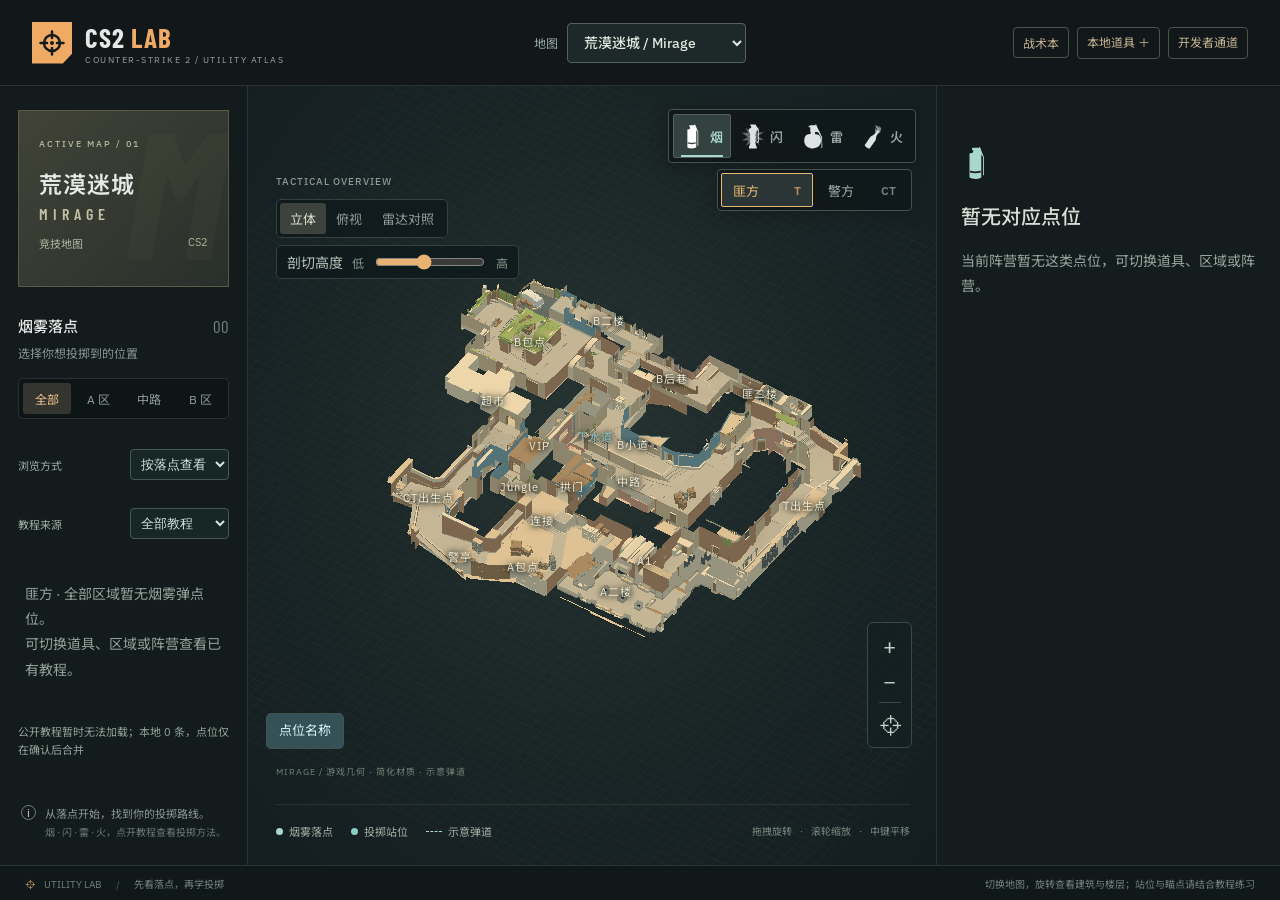
==== commit 6ee3bd00: "Publish tactics-first notebook layout" ====
--- a/index.html
+++ b/index.html
@@ -1,9 +1,9 @@
 <!doctype html>
-<html lang="zh-CN"><head><meta charset="UTF-8"><meta name="viewport" content="width=device-width,initial-scale=1,viewport-fit=cover"><meta name="theme-color" content="#111719"><meta name="description" content="荒漠迷城、核子危机、远古遗迹、沙二、炼狱小镇、阿努比斯与死城之谜（Cache）互动战术地图。切换地图和楼层，探索四种道具落点与投掷教学。"><title>CS2 道具地图 · UTILITY LAB</title><link rel="icon" href="./favicon.svg?v=2"><link rel="stylesheet" href="./style.css?v=7"><link rel="stylesheet" href="./mobile.css?v=6"><link rel="stylesheet" href="./tactics.css?v=1"><script type="importmap">{"imports":{"three":"./vendor/three.module.js"}}</script></head>
+<html lang="zh-CN"><head><meta charset="UTF-8"><meta name="viewport" content="width=device-width,initial-scale=1,viewport-fit=cover"><meta name="theme-color" content="#111719"><meta name="description" content="荒漠迷城、核子危机、远古遗迹、沙二、炼狱小镇、阿努比斯与死城之谜（Cache）互动战术地图。切换地图和楼层，探索四种道具落点与投掷教学。"><title>CS2 道具地图 · UTILITY LAB</title><link rel="icon" href="./favicon.svg?v=2"><link rel="stylesheet" href="./style.css?v=7"><link rel="stylesheet" href="./mobile.css?v=6"><link rel="stylesheet" href="./tactics.css?v=2"><script type="importmap">{"imports":{"three":"./vendor/three.module.js"}}</script></head>
 <body><section class="rotate-prompt" id="rotate-prompt" aria-labelledby="rotate-title" aria-hidden="true" tabindex="-1"><svg class="rotate-symbol" viewBox="0 0 88 88" fill="none" stroke="currentColor" stroke-width="2.5" aria-hidden="true"><rect x="13" y="27" width="62" height="36" rx="5"/><path d="M66 37v16M29 14a32 32 0 0 1 44 8M67 10l7 12-14 1M58 76a32 32 0 0 1-43-8M21 80l-7-12 14-1" stroke-linecap="round" stroke-linejoin="round"/></svg><h1 id="rotate-title">请横屏使用地图</h1><p id="rotate-hint">横过手机，展开地图。<br>如未自动旋转，请关闭系统的竖屏锁定。</p><button id="rotate-fullscreen">全屏打开</button></section>
 <header class="topbar"><a class="brand" href="./"><span class="brand-symbol"><img src="./favicon.svg?v=2" width="32" height="32" alt=""></span><span><span id="brand-map">CS2</span><span class="brand-lab"> LAB</span><small>COUNTER-STRIKE 2 / UTILITY ATLAS</small></span></a><label class="map-picker" for="map-picker"><span>地图</span><select id="map-picker" aria-label="切换地图"><option value="mirage">荒漠迷城 / Mirage</option><option value="nuke">核子危机 / Nuke</option><option value="ancient">远古遗迹 / Ancient</option><option value="dust2">沙二 / Dust II</option><option value="inferno">炼狱小镇 / Inferno</option><option value="anubis">阿努比斯 / Anubis</option><option value="cache">死城之谜 / Cache</option></select></label><div class="header-actions"><button id="tactics-entry" class="developer-entry" aria-haspopup="dialog" aria-pressed="false">战术本</button><a id="local-entry" class="developer-entry" href="./local.html">本地道具 ＋</a><a class="developer-entry" href="./developer.html">开发者通道</a><nav class="mobile-actions" aria-label="手机地图工具"><button id="mobile-points" aria-controls="point-sidebar" aria-expanded="false">点位</button><button id="mobile-guide" aria-controls="tutorial-panel" aria-expanded="false">教程</button><button id="mobile-fullscreen">全屏</button></nav></div></header>
 <main class="workspace">
 <aside class="sidebar" id="point-sidebar"><div class="mobile-panel-head"><span>道具点位</span><button class="mobile-dismiss" aria-label="收起点位列表">收起</button></div><div class="map-card"><span class="eyebrow">ACTIVE MAP / 01</span><h1>荒漠迷城<span>MIRAGE</span></h1><div class="map-card-bottom"><span>竞技地图</span><span>CS2</span></div></div><section id="tactic-status" class="tactic-status" hidden><strong id="tactic-name"></strong><p id="tactic-info"></p><button id="tactic-exit" type="button">退出战术</button></section><div class="library-title"><h2 id="library-heading">烟雾落点</h2><span id="point-count">06</span></div><p class="muted sidebar-hint">选择你想封住的位置</p><div class="filters" role="group" aria-label="筛选地图区域"><button class="active" data-filter="all" aria-pressed="true">全部</button><button data-filter="A" aria-pressed="false">A 区</button><button data-filter="mid" aria-pressed="false">中路</button><button data-filter="B" aria-pressed="false">B 区</button></div><label class="lineup-source">浏览方式<select id="point-mode" aria-label="按落点或站位查看"><option value="target">按落点查看</option><option value="origin">按站位查看</option></select></label><label class="lineup-source">教程来源<select id="lineup-source"><option value="all">全部教程</option><option value="local">仅本地道具</option><option value="public">仅公开教程</option></select></label><nav id="point-list" aria-label="道具点位"></nav><p id="community-status" class="community-status" role="status"></p><div class="sidebar-footer"><span class="key-icon">i</span><p>从落点开始，找到你的投掷路线。<small>烟 · 闪 · 雷 · 火，点开教程查看投掷方法。</small></p></div></aside>
 <section class="map-stage" aria-label="荒漠迷城三维互动地图"><div class="stage-heading"><div><span class="eyebrow">TACTICAL OVERVIEW</span><h2>选择落点，查看投掷方法。</h2></div></div><div id="utility-switch" class="utility-switch" role="group" aria-label="切换道具类型"></div><div id="team-switch" class="team-switch" role="group" aria-label="切换投掷阵营"><button data-team="t" class="active" aria-pressed="true"><span>匪方</span><b>T</b></button><button data-team="ct" aria-pressed="false"><span>警方</span><b>CT</b></button></div><div id="map-canvas" tabindex="0" aria-label="地图：拖拽旋转，滚轮缩放，方向键平移，按住中键平移，点击道具标志查看教程"></div><div id="map-labels"></div><button id="toggle-point-names" class="point-name-toggle active" aria-pressed="true" aria-controls="map-labels" title="显示或隐藏地图区域与道具点位名称">点位名称</button><div id="map-loading" role="status"><i></i><span>正在加载原始地图…</span></div><div class="map-view-switch" role="group" aria-label="地图视角"><button id="view-3d" class="active" aria-pressed="true">立体</button><button id="view-top" aria-pressed="false">俯视</button><button id="view-radar" aria-pressed="false">雷达对照</button></div><label class="cut-height-control" for="cut-height">剖切高度 <span>低</span><input id="cut-height" type="range" min="-3" max="12" step="0.2" value="3.6" aria-label="调整剖切高度，显示不同楼层"><span>高</span></label><div id="level-switch" class="level-switch" role="group" aria-label="切换地图楼层" hidden><button data-level="upper" class="active" aria-pressed="true">上层 A</button><button data-level="lower" aria-pressed="false">下层 B</button><span id="level-note">上层 / A 区、外场与铁板</span></div><div class="map-controls"><button id="zoom-in" title="放大" aria-label="放大">+</button><button id="zoom-out" title="缩小" aria-label="缩小">−</button><span></span><button id="reset-view" title="重置视角" aria-label="重置视角">⌖</button></div><div class="map-bottom"><div class="legend"><span><i class="legend-dot"></i><span id="legend-target">烟雾落点</span></span><span><i class="legend-dot origin"></i>投掷站位</span><span><i class="legend-line"></i>示意弹道</span></div><p><span class="desktop-gesture">拖拽旋转 <b>·</b> 滚轮缩放 <b>·</b> 中键平移</span><span class="touch-gesture">单指旋转 · 双指平移与缩放</span></p></div><div class="map-disclaimer">MIRAGE / 游戏几何 · 简化材质 · 示意弹道</div><div id="map-error" hidden>3D 地图加载失败。你仍可查看左侧教学，或重新加载地图。<button id="retry-map">重新加载</button></div></section>
 <aside class="detail-panel" id="tutorial-panel" aria-label="投掷教学"><div class="detail-top"><button class="mobile-dismiss" aria-label="收起投掷教程">收起</button></div><div id="detail-content"></div></aside>
-</main><footer class="statusbar"><span><span class="status-cross">⌖</span> UTILITY LAB <span class="footer-divider">/</span> 先看落点，再学投掷</span><span>切换地图，旋转查看建筑与楼层；站位与瞄点请结合教程练习</span></footer><dialog id="tactics-dialog" class="tactics-dialog" aria-labelledby="tactics-title"><header class="tactics-heading"><div><h2 id="tactics-title">本地战术本</h2><p>仅保存在当前浏览器，无需登录。清除网站数据会删除战术本。</p></div><button id="tactics-close" type="button">关闭</button></header><div class="tactics-layout"><section class="tactics-library" aria-label="已保存的战术"><button id="tactics-new" type="button" class="primary">为当前地图新建战术</button><button id="tactics-all" type="button">退出战术，查看全部道具</button><div id="tactics-books"></div></section><form id="tactics-form" hidden><h3 id="tactics-editor-title">新建战术</h3><label>战术名称<input id="tactics-name" required maxlength="60" placeholder="例如：A 区爆弹进攻"></label><div class="tactics-find"><input id="tactics-search" type="search" placeholder="搜索道具或站位" aria-label="搜索战术道具"><select id="tactics-type" aria-label="筛选战术道具类型"><option value="">全部道具</option><option value="smoke">烟雾弹</option><option value="flash">闪光弹</option><option value="he">手雷</option><option value="molotov">燃烧弹</option></select><select id="tactics-team" aria-label="筛选战术阵营"><option value="">全部阵营</option><option value="t">匪方</option><option value="ct">警方</option></select></div><p id="tactics-load-note"></p><div id="tactics-choices" aria-label="选择战术使用的道具"></div><div class="tactics-save"><span id="tactics-selected-count">已选择 0 条道具</span><button type="submit" class="primary">保存并查看战术</button></div></form></div><p id="tactics-message" role="status"></p></dialog><script type="module" src="./app.js?v=39"></script></body></html>
+</main><footer class="statusbar"><span><span class="status-cross">⌖</span> UTILITY LAB <span class="footer-divider">/</span> 先看落点，再学投掷</span><span>切换地图，旋转查看建筑与楼层；站位与瞄点请结合教程练习</span></footer><dialog id="tactics-dialog" class="tactics-dialog" aria-labelledby="tactics-title"><header class="tactics-heading"><div><h2 id="tactics-title">本地战术本</h2><p>仅保存在当前浏览器，无需登录。清除网站数据会删除战术本。</p></div><button id="tactics-close" type="button">关闭</button></header><div class="tactics-layout"><section class="tactics-library" aria-label="已保存的战术"><div class="tactics-library-heading"><h3>选择战术</h3><button id="tactics-new" type="button" title="为当前地图新建战术">＋ 新建战术</button></div><div id="tactics-books"></div></section><form id="tactics-form" hidden><div class="tactics-editor-heading"><button id="tactics-back" type="button">‹ 返回战术列表</button><h3 id="tactics-editor-title">新建战术</h3></div><label>战术名称<input id="tactics-name" required maxlength="60" placeholder="例如：A 区爆弹进攻"></label><div class="tactics-find"><input id="tactics-search" type="search" placeholder="搜索道具或站位" aria-label="搜索战术道具"><select id="tactics-type" aria-label="筛选战术道具类型"><option value="">全部道具</option><option value="smoke">烟雾弹</option><option value="flash">闪光弹</option><option value="he">手雷</option><option value="molotov">燃烧弹</option></select><select id="tactics-team" aria-label="筛选战术阵营"><option value="">全部阵营</option><option value="t">匪方</option><option value="ct">警方</option></select></div><p id="tactics-load-note"></p><div id="tactics-choices" aria-label="选择战术使用的道具"></div><div class="tactics-save"><span id="tactics-selected-count">已选择 0 条道具</span><button type="submit" class="primary">保存并查看战术</button></div></form></div><p id="tactics-message" role="status"></p></dialog><script type="module" src="./app.js?v=40"></script></body></html>
--- a/tactics.css
+++ b/tactics.css
@@ -8,8 +8,10 @@
 .tactics-dialog::backdrop{background:#080e11bd}.tactics-dialog h2{font-size:21px}.tactics-dialog h3{font-size:16px;margin:0 0 16px}.tactics-dialog p{color:#a3b6ac;font-size:12px;line-height:1.7}
 .tactics-heading{display:flex;align-items:center;justify-content:space-between;gap:16px;padding:18px 22px;border-bottom:1px solid #3b4d45}.tactics-heading p{margin:5px 0 0}
 .tactics-dialog button{border:1px solid #536252;background:#253631;color:#e1e8df;border-radius:4px;padding:8px 12px;font-size:12px;cursor:pointer}.tactics-dialog button:hover{border-color:#deb87e}.tactics-dialog .primary{background:#e6b77c;color:#19241f;border-color:#e6b77c}
-.tactics-layout{display:grid;grid-template-columns:240px minmax(0,1fr);min-height:280px}.tactics-library{padding:18px;border-right:1px solid #3b4d45;overflow:auto;max-height:65dvh}.tactics-library>button{width:100%;margin-bottom:9px}.tactic-book{margin-top:12px;border:1px solid #41564c;border-radius:5px;padding:10px}.tactic-open{width:100%;text-align:left;overflow-wrap:anywhere}.tactic-open[aria-pressed=true]{border-color:#edc38c;background:#3a3a2b}.tactic-book>small{display:block;color:#9db3a7;margin-top:8px;font-size:11px}.tactic-book-actions{display:flex;gap:6px;margin-top:9px}.tactic-book-actions button{padding:5px 10px}
+.tactics-layout{min-width:0}.tactics-library{padding:22px}.tactics-library-heading{display:flex;align-items:center;justify-content:space-between;gap:16px;margin-bottom:18px}.tactics-library-heading h3{margin:0;color:#c9d9cf}.tactics-dialog #tactics-new{background:transparent;color:#adc1b5;padding:6px 10px;white-space:nowrap}
+#tactics-books{display:grid;grid-template-columns:repeat(auto-fit,minmax(220px,1fr));gap:14px;max-height:60dvh;overflow:auto;overscroll-behavior:contain;padding:3px}.tactic-book{display:flex;flex-direction:column;min-width:0;border:1px solid #41564c;border-radius:6px;background:#182629;overflow:hidden}.tactic-book.active{border-color:#deb87e;background:#33372b}.tactic-book:hover{border-color:#9ba98a}.tactics-dialog .tactic-open{display:flex;flex:1;flex-direction:column;gap:10px;min-height:92px;width:100%;text-align:left;overflow-wrap:anywhere;border:0;border-radius:0;background:transparent;padding:18px}.tactic-open strong{font-size:17px;font-weight:500;color:#e5ecdf}.tactic-open[aria-pressed=true] strong{color:#edc38c}.tactic-open small{color:#9db3a7;font-size:12px}.tactic-book-actions{display:flex;justify-content:flex-end;gap:4px;padding:0 10px 10px}.tactics-dialog .tactic-book-actions button{padding:5px 8px;background:transparent;border-color:transparent;color:#93a99c}.tactics-dialog .tactic-book-actions button:hover{color:#edc38c;border-color:#65765f}.tactics-empty{grid-column:1/-1;padding:35px 16px;text-align:center;border:1px dashed #41564c;border-radius:6px;margin:0}
+.tactics-editor-heading{display:flex;flex-direction:column;align-items:flex-start;gap:16px}.tactics-dialog #tactics-back{padding:4px 0;background:transparent;border:0;color:#adc1b5}
 #tactics-form{padding:18px;min-width:0;display:flex;flex-direction:column;gap:12px}#tactics-form h3{margin:0}#tactics-form label{font-size:12px;color:#bcd0c2}#tactics-form input:not([type=checkbox]),#tactics-form select{width:100%;border:1px solid #485d50;background:#101b1d;color:#e3e9df;border-radius:4px;padding:9px;font:inherit;font-size:13px;min-width:0}#tactics-name{display:block;margin-top:6px}.tactics-find{display:grid;grid-template-columns:minmax(0,1fr) 98px 98px;gap:7px}
 #tactics-choices{min-height:80px;max-height:38dvh;overflow:auto;overscroll-behavior:contain}.tactic-choice{display:flex;gap:10px;align-items:center;padding:10px 7px;border-bottom:1px solid #2e4339;cursor:pointer}.tactic-choice:has(:checked){background:#30392d}.tactic-choice input{width:17px;height:17px;flex:none;accent-color:#e8b77a}.tactic-icon{width:25px;flex:none}.tactic-icon svg{width:24px;height:27px}.tactic-choice strong,.tactic-choice small{display:block;overflow-wrap:anywhere}.tactic-choice strong{color:#e1e7dd;font-size:13px}.tactic-choice small{color:#92aaa0;font-size:11px;line-height:1.6;margin-top:3px}.tactics-save{display:flex;justify-content:space-between;align-items:center;gap:10px;color:#e3c08d;font-size:12px}#tactics-message{padding:0 20px}#tactics-load-note{margin:0;color:#e2bb7f}.tactics-dialog[aria-busy=true] button{pointer-events:none;opacity:.6}
-@media(max-width:700px){.tactics-layout{grid-template-columns:190px minmax(0,1fr)}.tactics-library{padding:12px}#tactics-form{padding:12px}.tactics-heading{padding:12px}.tactics-find{grid-template-columns:minmax(0,1fr) 93px 93px}.tactics-dialog{max-height:calc(100dvh - 12px)}#tactics-entry{padding:6px;font-size:11px}}
-@media(pointer:coarse) and (max-height:600px){.tactics-heading{padding:8px 14px}.tactics-heading p{margin:0}.tactics-library{max-height:60dvh}.tactics-layout{min-height:0}#tactics-choices{max-height:23dvh}#tactics-form{gap:7px}.topbar .brand small{display:none}.header-actions{gap:4px!important}#tactics-entry{padding:6px;font-size:11px}.tactic-status{margin-top:8px}}
+@media(max-width:700px){.tactics-library{padding:12px}#tactics-form{padding:12px}.tactics-heading{padding:12px}.tactics-find{grid-template-columns:minmax(0,1fr) 93px 93px}.tactics-dialog{max-height:calc(100dvh - 12px)}#tactics-entry{padding:6px;font-size:11px}#tactics-books{grid-template-columns:repeat(auto-fit,minmax(190px,1fr));gap:10px}}
+@media(pointer:coarse) and (max-height:600px){.tactics-heading{padding:8px 14px}.tactics-heading p{margin:0}.tactics-library-heading{margin-bottom:10px}#tactics-books{max-height:50dvh}.tactic-open strong{font-size:15px}.tactics-dialog .tactic-open{padding:12px;min-height:72px}.tactics-editor-heading{gap:8px}#tactics-choices{max-height:23dvh}#tactics-form{gap:7px}.topbar .brand small{display:none}.header-actions{gap:4px!important}#tactics-entry{padding:6px;font-size:11px}.tactic-status{margin-top:8px}}
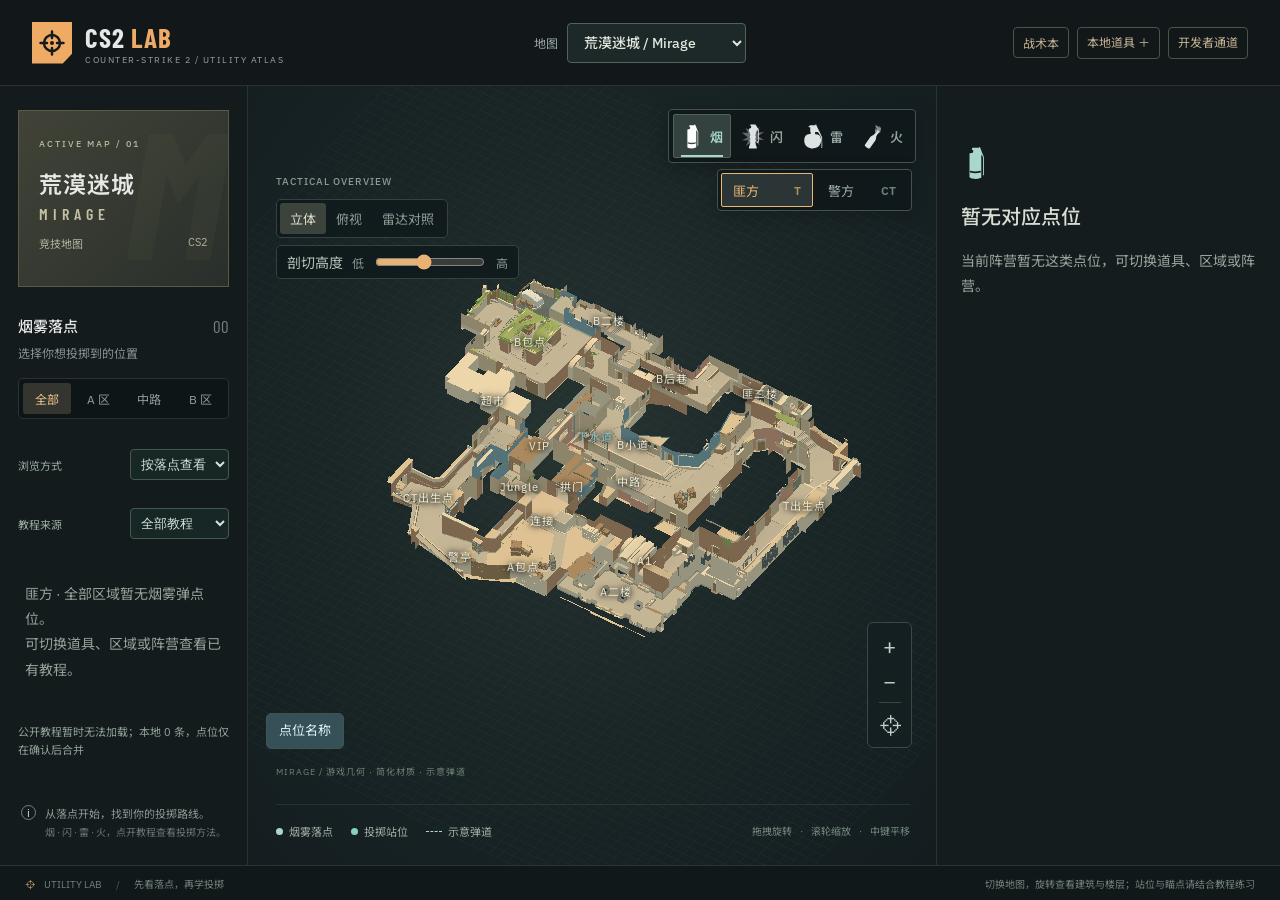
==== commit 231c3b78: "Publish compact mobile UI and inline video fixes" ====
--- a/index.html
+++ b/index.html
@@ -1,9 +1,9 @@
 <!doctype html>
-<html lang="zh-CN"><head><meta charset="UTF-8"><meta name="viewport" content="width=device-width,initial-scale=1,viewport-fit=cover"><meta name="theme-color" content="#111719"><meta name="description" content="荒漠迷城、核子危机、远古遗迹、沙二、炼狱小镇、阿努比斯与死城之谜（Cache）互动战术地图。切换地图和楼层，探索四种道具落点与投掷教学。"><title>CS2 道具地图 · UTILITY LAB</title><link rel="icon" href="./favicon.svg?v=2"><link rel="stylesheet" href="./style.css?v=7"><link rel="stylesheet" href="./mobile.css?v=6"><link rel="stylesheet" href="./tactics.css?v=2"><script type="importmap">{"imports":{"three":"./vendor/three.module.js"}}</script></head>
+<html lang="zh-CN"><head><meta charset="UTF-8"><meta name="viewport" content="width=device-width,initial-scale=1,viewport-fit=cover"><meta name="theme-color" content="#111719"><meta name="description" content="荒漠迷城、核子危机、远古遗迹、沙二、炼狱小镇、阿努比斯与死城之谜（Cache）互动战术地图。切换地图和楼层，探索四种道具落点与投掷教学。"><title>CS2 道具地图 · UTILITY LAB</title><link rel="icon" href="./favicon.svg?v=2"><link rel="stylesheet" href="./style.css?v=7"><link rel="stylesheet" href="./mobile.css?v=7"><link rel="stylesheet" href="./tactics.css?v=2"><script type="importmap">{"imports":{"three":"./vendor/three.module.js"}}</script></head>
 <body><section class="rotate-prompt" id="rotate-prompt" aria-labelledby="rotate-title" aria-hidden="true" tabindex="-1"><svg class="rotate-symbol" viewBox="0 0 88 88" fill="none" stroke="currentColor" stroke-width="2.5" aria-hidden="true"><rect x="13" y="27" width="62" height="36" rx="5"/><path d="M66 37v16M29 14a32 32 0 0 1 44 8M67 10l7 12-14 1M58 76a32 32 0 0 1-43-8M21 80l-7-12 14-1" stroke-linecap="round" stroke-linejoin="round"/></svg><h1 id="rotate-title">请横屏使用地图</h1><p id="rotate-hint">横过手机，展开地图。<br>如未自动旋转，请关闭系统的竖屏锁定。</p><button id="rotate-fullscreen">全屏打开</button></section>
 <header class="topbar"><a class="brand" href="./"><span class="brand-symbol"><img src="./favicon.svg?v=2" width="32" height="32" alt=""></span><span><span id="brand-map">CS2</span><span class="brand-lab"> LAB</span><small>COUNTER-STRIKE 2 / UTILITY ATLAS</small></span></a><label class="map-picker" for="map-picker"><span>地图</span><select id="map-picker" aria-label="切换地图"><option value="mirage">荒漠迷城 / Mirage</option><option value="nuke">核子危机 / Nuke</option><option value="ancient">远古遗迹 / Ancient</option><option value="dust2">沙二 / Dust II</option><option value="inferno">炼狱小镇 / Inferno</option><option value="anubis">阿努比斯 / Anubis</option><option value="cache">死城之谜 / Cache</option></select></label><div class="header-actions"><button id="tactics-entry" class="developer-entry" aria-haspopup="dialog" aria-pressed="false">战术本</button><a id="local-entry" class="developer-entry" href="./local.html">本地道具 ＋</a><a class="developer-entry" href="./developer.html">开发者通道</a><nav class="mobile-actions" aria-label="手机地图工具"><button id="mobile-points" aria-controls="point-sidebar" aria-expanded="false">点位</button><button id="mobile-guide" aria-controls="tutorial-panel" aria-expanded="false">教程</button><button id="mobile-fullscreen">全屏</button></nav></div></header>
 <main class="workspace">
 <aside class="sidebar" id="point-sidebar"><div class="mobile-panel-head"><span>道具点位</span><button class="mobile-dismiss" aria-label="收起点位列表">收起</button></div><div class="map-card"><span class="eyebrow">ACTIVE MAP / 01</span><h1>荒漠迷城<span>MIRAGE</span></h1><div class="map-card-bottom"><span>竞技地图</span><span>CS2</span></div></div><section id="tactic-status" class="tactic-status" hidden><strong id="tactic-name"></strong><p id="tactic-info"></p><button id="tactic-exit" type="button">退出战术</button></section><div class="library-title"><h2 id="library-heading">烟雾落点</h2><span id="point-count">06</span></div><p class="muted sidebar-hint">选择你想封住的位置</p><div class="filters" role="group" aria-label="筛选地图区域"><button class="active" data-filter="all" aria-pressed="true">全部</button><button data-filter="A" aria-pressed="false">A 区</button><button data-filter="mid" aria-pressed="false">中路</button><button data-filter="B" aria-pressed="false">B 区</button></div><label class="lineup-source">浏览方式<select id="point-mode" aria-label="按落点或站位查看"><option value="target">按落点查看</option><option value="origin">按站位查看</option></select></label><label class="lineup-source">教程来源<select id="lineup-source"><option value="all">全部教程</option><option value="local">仅本地道具</option><option value="public">仅公开教程</option></select></label><nav id="point-list" aria-label="道具点位"></nav><p id="community-status" class="community-status" role="status"></p><div class="sidebar-footer"><span class="key-icon">i</span><p>从落点开始，找到你的投掷路线。<small>烟 · 闪 · 雷 · 火，点开教程查看投掷方法。</small></p></div></aside>
 <section class="map-stage" aria-label="荒漠迷城三维互动地图"><div class="stage-heading"><div><span class="eyebrow">TACTICAL OVERVIEW</span><h2>选择落点，查看投掷方法。</h2></div></div><div id="utility-switch" class="utility-switch" role="group" aria-label="切换道具类型"></div><div id="team-switch" class="team-switch" role="group" aria-label="切换投掷阵营"><button data-team="t" class="active" aria-pressed="true"><span>匪方</span><b>T</b></button><button data-team="ct" aria-pressed="false"><span>警方</span><b>CT</b></button></div><div id="map-canvas" tabindex="0" aria-label="地图：拖拽旋转，滚轮缩放，方向键平移，按住中键平移，点击道具标志查看教程"></div><div id="map-labels"></div><button id="toggle-point-names" class="point-name-toggle active" aria-pressed="true" aria-controls="map-labels" title="显示或隐藏地图区域与道具点位名称">点位名称</button><div id="map-loading" role="status"><i></i><span>正在加载原始地图…</span></div><div class="map-view-switch" role="group" aria-label="地图视角"><button id="view-3d" class="active" aria-pressed="true">立体</button><button id="view-top" aria-pressed="false">俯视</button><button id="view-radar" aria-pressed="false">雷达对照</button></div><label class="cut-height-control" for="cut-height">剖切高度 <span>低</span><input id="cut-height" type="range" min="-3" max="12" step="0.2" value="3.6" aria-label="调整剖切高度，显示不同楼层"><span>高</span></label><div id="level-switch" class="level-switch" role="group" aria-label="切换地图楼层" hidden><button data-level="upper" class="active" aria-pressed="true">上层 A</button><button data-level="lower" aria-pressed="false">下层 B</button><span id="level-note">上层 / A 区、外场与铁板</span></div><div class="map-controls"><button id="zoom-in" title="放大" aria-label="放大">+</button><button id="zoom-out" title="缩小" aria-label="缩小">−</button><span></span><button id="reset-view" title="重置视角" aria-label="重置视角">⌖</button></div><div class="map-bottom"><div class="legend"><span><i class="legend-dot"></i><span id="legend-target">烟雾落点</span></span><span><i class="legend-dot origin"></i>投掷站位</span><span><i class="legend-line"></i>示意弹道</span></div><p><span class="desktop-gesture">拖拽旋转 <b>·</b> 滚轮缩放 <b>·</b> 中键平移</span><span class="touch-gesture">单指旋转 · 双指平移与缩放</span></p></div><div class="map-disclaimer">MIRAGE / 游戏几何 · 简化材质 · 示意弹道</div><div id="map-error" hidden>3D 地图加载失败。你仍可查看左侧教学，或重新加载地图。<button id="retry-map">重新加载</button></div></section>
 <aside class="detail-panel" id="tutorial-panel" aria-label="投掷教学"><div class="detail-top"><button class="mobile-dismiss" aria-label="收起投掷教程">收起</button></div><div id="detail-content"></div></aside>
-</main><footer class="statusbar"><span><span class="status-cross">⌖</span> UTILITY LAB <span class="footer-divider">/</span> 先看落点，再学投掷</span><span>切换地图，旋转查看建筑与楼层；站位与瞄点请结合教程练习</span></footer><dialog id="tactics-dialog" class="tactics-dialog" aria-labelledby="tactics-title"><header class="tactics-heading"><div><h2 id="tactics-title">本地战术本</h2><p>仅保存在当前浏览器，无需登录。清除网站数据会删除战术本。</p></div><button id="tactics-close" type="button">关闭</button></header><div class="tactics-layout"><section class="tactics-library" aria-label="已保存的战术"><div class="tactics-library-heading"><h3>选择战术</h3><button id="tactics-new" type="button" title="为当前地图新建战术">＋ 新建战术</button></div><div id="tactics-books"></div></section><form id="tactics-form" hidden><div class="tactics-editor-heading"><button id="tactics-back" type="button">‹ 返回战术列表</button><h3 id="tactics-editor-title">新建战术</h3></div><label>战术名称<input id="tactics-name" required maxlength="60" placeholder="例如：A 区爆弹进攻"></label><div class="tactics-find"><input id="tactics-search" type="search" placeholder="搜索道具或站位" aria-label="搜索战术道具"><select id="tactics-type" aria-label="筛选战术道具类型"><option value="">全部道具</option><option value="smoke">烟雾弹</option><option value="flash">闪光弹</option><option value="he">手雷</option><option value="molotov">燃烧弹</option></select><select id="tactics-team" aria-label="筛选战术阵营"><option value="">全部阵营</option><option value="t">匪方</option><option value="ct">警方</option></select></div><p id="tactics-load-note"></p><div id="tactics-choices" aria-label="选择战术使用的道具"></div><div class="tactics-save"><span id="tactics-selected-count">已选择 0 条道具</span><button type="submit" class="primary">保存并查看战术</button></div></form></div><p id="tactics-message" role="status"></p></dialog><script type="module" src="./app.js?v=40"></script></body></html>
+</main><footer class="statusbar"><span><span class="status-cross">⌖</span> UTILITY LAB <span class="footer-divider">/</span> 先看落点，再学投掷</span><span>切换地图，旋转查看建筑与楼层；站位与瞄点请结合教程练习</span></footer><dialog id="tactics-dialog" class="tactics-dialog" aria-labelledby="tactics-title"><header class="tactics-heading"><div><h2 id="tactics-title">本地战术本</h2><p>仅保存在当前浏览器，无需登录。清除网站数据会删除战术本。</p></div><button id="tactics-close" type="button">关闭</button></header><div class="tactics-layout"><section class="tactics-library" aria-label="已保存的战术"><div class="tactics-library-heading"><h3>选择战术</h3><button id="tactics-new" type="button" title="为当前地图新建战术">＋ 新建战术</button></div><div id="tactics-books"></div></section><form id="tactics-form" hidden><div class="tactics-editor-heading"><button id="tactics-back" type="button">‹ 返回战术列表</button><h3 id="tactics-editor-title">新建战术</h3></div><label>战术名称<input id="tactics-name" required maxlength="60" placeholder="例如：A 区爆弹进攻"></label><div class="tactics-find"><input id="tactics-search" type="search" placeholder="搜索道具或站位" aria-label="搜索战术道具"><select id="tactics-type" aria-label="筛选战术道具类型"><option value="">全部道具</option><option value="smoke">烟雾弹</option><option value="flash">闪光弹</option><option value="he">手雷</option><option value="molotov">燃烧弹</option></select><select id="tactics-team" aria-label="筛选战术阵营"><option value="">全部阵营</option><option value="t">匪方</option><option value="ct">警方</option></select></div><p id="tactics-load-note"></p><div id="tactics-choices" aria-label="选择战术使用的道具"></div><div class="tactics-save"><span id="tactics-selected-count">已选择 0 条道具</span><button type="submit" class="primary">保存并查看战术</button></div></form></div><p id="tactics-message" role="status"></p></dialog><script type="module" src="./app.js?v=41"></script></body></html>
--- a/mobile.css
+++ b/mobile.css
@@ -74,3 +74,35 @@
 .point-name-toggle{position:absolute;left:18px;bottom:116px;z-index:5;padding:8px 12px;border:1px solid #43534e;border-radius:5px;background:#111b1eee;color:#9eada7;font-size:13px;line-height:1.4}.point-name-toggle.active{background:#365058;color:#d7f3f3}.point-name-toggle:focus-visible{outline:2px solid #f2bc7d;outline-offset:3px}
 #map-labels.point-names-hidden .world-label:not(.world-marker),#map-labels.point-names-hidden .marker-caption{display:none}
 @media (pointer:coarse) and (max-width:600px), (pointer:coarse) and (max-height:600px){.point-name-toggle{left:10px;bottom:40px;z-index:40;min-height:40px;font-size:14px}}
+
+/* Compact landscape controls leave more room for the map and tutorial video. */
+@media (pointer:coarse) and (max-width:600px), (pointer:coarse) and (max-height:600px){
+ html{-webkit-text-size-adjust:100%;text-size-adjust:100%;--phone-bar-height:34px}
+ .topbar{height:calc(var(--phone-bar-height) + env(safe-area-inset-top));gap:6px;padding-inline:max(8px,env(safe-area-inset-left)) max(8px,env(safe-area-inset-right))}
+ .workspace{top:calc(var(--phone-bar-height) + env(safe-area-inset-top))}
+ .brand{font-size:14px;gap:5px;line-height:1.1;letter-spacing:.5px}.brand-symbol{width:20px;height:22px}.brand-symbol img{width:18px;height:18px}
+ .topbar>.map-picker select{min-height:26px;max-width:136px;padding:4px 6px;font-size:11px;line-height:1.2}
+ .header-actions{gap:4px}.topbar .header-actions>.developer-entry,.topbar .header-actions>#tactics-entry{padding:4px 6px;font-size:10px;line-height:1.4}
+ .mobile-actions{gap:3px}.mobile-actions button,.mobile-dismiss{min-height:28px;min-width:32px;padding:4px 7px;font-size:11px;line-height:1.3}
+ .map-view-switch{top:6px;left:8px;padding:2px}.map-view-switch button{min-height:28px;padding:4px 8px;font-size:12px}
+ .utility-switch{top:6px;right:8px;padding:2px}.utility-switch button{height:28px;min-width:35px;gap:3px;padding:3px 5px;font-size:11px}.utility-switch svg{width:18px;height:21px}
+ .team-switch{top:44px;right:8px;padding:2px}.team-switch button{min-width:67px;min-height:28px;padding:4px 7px;font-size:11px}
+ .cut-height-control{left:8px;top:44px;padding:2px 6px;gap:5px;font-size:11px}.cut-height-control span{font-size:10px}.cut-height-control input{width:84px;height:24px}
+ .level-switch{left:8px;right:auto;top:82px}.level-switch button{min-height:28px;padding:4px 8px;font-size:11px}
+ .point-name-toggle{left:8px;bottom:32px;min-height:28px;padding:4px 8px;font-size:11px}.map-controls{right:8px;bottom:32px;padding:1px}.map-controls button{width:28px;height:28px;font-size:19px}.map-controls>span{height:17px;margin:0 3px}
+ .world-marker{width:30px;height:30px}.world-marker svg{width:19px;height:22px}.marker-count{min-width:16px;height:16px;padding:0 3px;right:-6px;top:-6px;font-size:10px;line-height:14px}.marker-caption{top:33px;padding:3px 5px;font-size:10px}.origin-label{padding:3px 6px;font-size:10px}.area-label{font-size:10px}
+ .map-bottom{left:8px;right:8px;bottom:6px}.legend{gap:9px;font-size:10px}.map-bottom p{font-size:10px}
+ .sidebar{padding:7px 10px}.detail-panel{padding:7px 12px 18px;background:#141e20;isolation:isolate;-webkit-overflow-scrolling:auto}
+ .mobile-panel-head,.detail-top{top:-7px;padding:4px 0;margin-bottom:8px;font-size:12px}.detail-top{gap:6px}
+ .library-title h2{font-size:14px}.filters{margin-bottom:7px}.filters button{min-height:28px;padding:4px 0;font-size:12px}
+ .point-item{padding:7px 5px;gap:7px}.point-item strong{font-size:12px}.point-item small{font-size:10px}.smoke-icon{width:26px;height:28px}.smoke-icon svg{width:19px;height:22px}
+ .lineup-source{font-size:10px;margin:10px 0}.lineup-source select{font-size:11px;padding:4px;max-width:130px}
+ .landing-methods{padding:10px;margin-bottom:16px}.landing-methods h3{font-size:12px}.landing-method-list{grid-auto-rows:50px;gap:5px;max-height:160px}.landing-methods button{height:50px;padding:6px 8px}.landing-methods strong{font-size:11px}.landing-methods button span{margin-top:2px}
+ .detail-heading{font-size:20px}.detail-description,.steps li,.route-row{font-size:12px}.steps-title{font-size:13px}.tip,.source-link{font-size:11px}.trajectory-button{min-height:30px;padding:7px;font-size:12px}
+ .tutorial-video{display:block;position:relative;z-index:1;isolation:isolate;transform:translateZ(0);-webkit-backface-visibility:hidden;backface-visibility:hidden;border-radius:0;object-fit:contain}
+ .tactic-status{padding:9px;font-size:11px}.tactic-status button,.tactics-dialog button{padding:5px 8px;font-size:11px}.tactics-dialog h2{font-size:18px}.tactics-dialog h3{font-size:14px}
+}
+/* A nearly invisible inner edge forces video-surface repaint on affected
+   Android browsers. Enabled only during visible inline playback by JS. */
+.tutorial-video.inline-video-refresh{outline:1px solid rgba(0,0,0,.004);outline-offset:-1px;animation:inline-video-repaint .066667s step-end infinite}
+@keyframes inline-video-repaint{0%,100%{outline-color:rgba(0,0,0,.004)}50%{outline-color:rgba(0,0,0,.008)}}
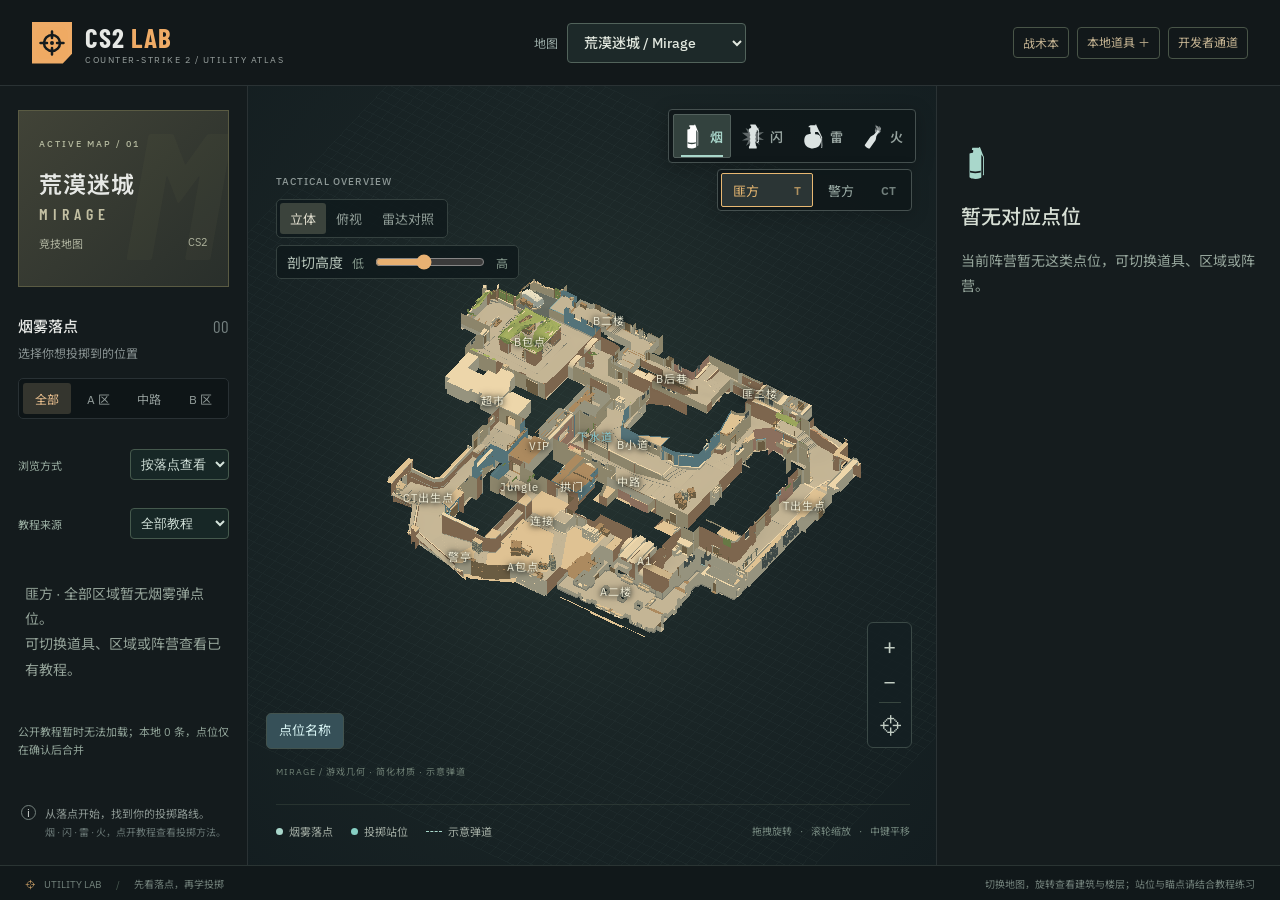
==== commit 8a00c725: "Publish tutorial label cleanup and mobile header positioning" ====
--- a/index.html
+++ b/index.html
@@ -1,9 +1,9 @@
 <!doctype html>
-<html lang="zh-CN"><head><meta charset="UTF-8"><meta name="viewport" content="width=device-width,initial-scale=1,viewport-fit=cover"><meta name="theme-color" content="#111719"><meta name="description" content="荒漠迷城、核子危机、远古遗迹、沙二、炼狱小镇、阿努比斯与死城之谜（Cache）互动战术地图。切换地图和楼层，探索四种道具落点与投掷教学。"><title>CS2 道具地图 · UTILITY LAB</title><link rel="icon" href="./favicon.svg?v=2"><link rel="stylesheet" href="./style.css?v=7"><link rel="stylesheet" href="./mobile.css?v=7"><link rel="stylesheet" href="./tactics.css?v=2"><script type="importmap">{"imports":{"three":"./vendor/three.module.js"}}</script></head>
+<html lang="zh-CN"><head><meta charset="UTF-8"><meta name="viewport" content="width=device-width,initial-scale=1,viewport-fit=cover"><meta name="theme-color" content="#111719"><meta name="description" content="荒漠迷城、核子危机、远古遗迹、沙二、炼狱小镇、阿努比斯与死城之谜（Cache）互动战术地图。切换地图和楼层，探索四种道具落点与投掷教学。"><title>CS2 道具地图 · UTILITY LAB</title><link rel="icon" href="./favicon.svg?v=2"><link rel="stylesheet" href="./style.css?v=8"><link rel="stylesheet" href="./mobile.css?v=8"><link rel="stylesheet" href="./tactics.css?v=2"><script type="importmap">{"imports":{"three":"./vendor/three.module.js"}}</script></head>
 <body><section class="rotate-prompt" id="rotate-prompt" aria-labelledby="rotate-title" aria-hidden="true" tabindex="-1"><svg class="rotate-symbol" viewBox="0 0 88 88" fill="none" stroke="currentColor" stroke-width="2.5" aria-hidden="true"><rect x="13" y="27" width="62" height="36" rx="5"/><path d="M66 37v16M29 14a32 32 0 0 1 44 8M67 10l7 12-14 1M58 76a32 32 0 0 1-43-8M21 80l-7-12 14-1" stroke-linecap="round" stroke-linejoin="round"/></svg><h1 id="rotate-title">请横屏使用地图</h1><p id="rotate-hint">横过手机，展开地图。<br>如未自动旋转，请关闭系统的竖屏锁定。</p><button id="rotate-fullscreen">全屏打开</button></section>
 <header class="topbar"><a class="brand" href="./"><span class="brand-symbol"><img src="./favicon.svg?v=2" width="32" height="32" alt=""></span><span><span id="brand-map">CS2</span><span class="brand-lab"> LAB</span><small>COUNTER-STRIKE 2 / UTILITY ATLAS</small></span></a><label class="map-picker" for="map-picker"><span>地图</span><select id="map-picker" aria-label="切换地图"><option value="mirage">荒漠迷城 / Mirage</option><option value="nuke">核子危机 / Nuke</option><option value="ancient">远古遗迹 / Ancient</option><option value="dust2">沙二 / Dust II</option><option value="inferno">炼狱小镇 / Inferno</option><option value="anubis">阿努比斯 / Anubis</option><option value="cache">死城之谜 / Cache</option></select></label><div class="header-actions"><button id="tactics-entry" class="developer-entry" aria-haspopup="dialog" aria-pressed="false">战术本</button><a id="local-entry" class="developer-entry" href="./local.html">本地道具 ＋</a><a class="developer-entry" href="./developer.html">开发者通道</a><nav class="mobile-actions" aria-label="手机地图工具"><button id="mobile-points" aria-controls="point-sidebar" aria-expanded="false">点位</button><button id="mobile-guide" aria-controls="tutorial-panel" aria-expanded="false">教程</button><button id="mobile-fullscreen">全屏</button></nav></div></header>
 <main class="workspace">
 <aside class="sidebar" id="point-sidebar"><div class="mobile-panel-head"><span>道具点位</span><button class="mobile-dismiss" aria-label="收起点位列表">收起</button></div><div class="map-card"><span class="eyebrow">ACTIVE MAP / 01</span><h1>荒漠迷城<span>MIRAGE</span></h1><div class="map-card-bottom"><span>竞技地图</span><span>CS2</span></div></div><section id="tactic-status" class="tactic-status" hidden><strong id="tactic-name"></strong><p id="tactic-info"></p><button id="tactic-exit" type="button">退出战术</button></section><div class="library-title"><h2 id="library-heading">烟雾落点</h2><span id="point-count">06</span></div><p class="muted sidebar-hint">选择你想封住的位置</p><div class="filters" role="group" aria-label="筛选地图区域"><button class="active" data-filter="all" aria-pressed="true">全部</button><button data-filter="A" aria-pressed="false">A 区</button><button data-filter="mid" aria-pressed="false">中路</button><button data-filter="B" aria-pressed="false">B 区</button></div><label class="lineup-source">浏览方式<select id="point-mode" aria-label="按落点或站位查看"><option value="target">按落点查看</option><option value="origin">按站位查看</option></select></label><label class="lineup-source">教程来源<select id="lineup-source"><option value="all">全部教程</option><option value="local">仅本地道具</option><option value="public">仅公开教程</option></select></label><nav id="point-list" aria-label="道具点位"></nav><p id="community-status" class="community-status" role="status"></p><div class="sidebar-footer"><span class="key-icon">i</span><p>从落点开始，找到你的投掷路线。<small>烟 · 闪 · 雷 · 火，点开教程查看投掷方法。</small></p></div></aside>
 <section class="map-stage" aria-label="荒漠迷城三维互动地图"><div class="stage-heading"><div><span class="eyebrow">TACTICAL OVERVIEW</span><h2>选择落点，查看投掷方法。</h2></div></div><div id="utility-switch" class="utility-switch" role="group" aria-label="切换道具类型"></div><div id="team-switch" class="team-switch" role="group" aria-label="切换投掷阵营"><button data-team="t" class="active" aria-pressed="true"><span>匪方</span><b>T</b></button><button data-team="ct" aria-pressed="false"><span>警方</span><b>CT</b></button></div><div id="map-canvas" tabindex="0" aria-label="地图：拖拽旋转，滚轮缩放，方向键平移，按住中键平移，点击道具标志查看教程"></div><div id="map-labels"></div><button id="toggle-point-names" class="point-name-toggle active" aria-pressed="true" aria-controls="map-labels" title="显示或隐藏地图区域与道具点位名称">点位名称</button><div id="map-loading" role="status"><i></i><span>正在加载原始地图…</span></div><div class="map-view-switch" role="group" aria-label="地图视角"><button id="view-3d" class="active" aria-pressed="true">立体</button><button id="view-top" aria-pressed="false">俯视</button><button id="view-radar" aria-pressed="false">雷达对照</button></div><label class="cut-height-control" for="cut-height">剖切高度 <span>低</span><input id="cut-height" type="range" min="-3" max="12" step="0.2" value="3.6" aria-label="调整剖切高度，显示不同楼层"><span>高</span></label><div id="level-switch" class="level-switch" role="group" aria-label="切换地图楼层" hidden><button data-level="upper" class="active" aria-pressed="true">上层 A</button><button data-level="lower" aria-pressed="false">下层 B</button><span id="level-note">上层 / A 区、外场与铁板</span></div><div class="map-controls"><button id="zoom-in" title="放大" aria-label="放大">+</button><button id="zoom-out" title="缩小" aria-label="缩小">−</button><span></span><button id="reset-view" title="重置视角" aria-label="重置视角">⌖</button></div><div class="map-bottom"><div class="legend"><span><i class="legend-dot"></i><span id="legend-target">烟雾落点</span></span><span><i class="legend-dot origin"></i>投掷站位</span><span><i class="legend-line"></i>示意弹道</span></div><p><span class="desktop-gesture">拖拽旋转 <b>·</b> 滚轮缩放 <b>·</b> 中键平移</span><span class="touch-gesture">单指旋转 · 双指平移与缩放</span></p></div><div class="map-disclaimer">MIRAGE / 游戏几何 · 简化材质 · 示意弹道</div><div id="map-error" hidden>3D 地图加载失败。你仍可查看左侧教学，或重新加载地图。<button id="retry-map">重新加载</button></div></section>
 <aside class="detail-panel" id="tutorial-panel" aria-label="投掷教学"><div class="detail-top"><button class="mobile-dismiss" aria-label="收起投掷教程">收起</button></div><div id="detail-content"></div></aside>
-</main><footer class="statusbar"><span><span class="status-cross">⌖</span> UTILITY LAB <span class="footer-divider">/</span> 先看落点，再学投掷</span><span>切换地图，旋转查看建筑与楼层；站位与瞄点请结合教程练习</span></footer><dialog id="tactics-dialog" class="tactics-dialog" aria-labelledby="tactics-title"><header class="tactics-heading"><div><h2 id="tactics-title">本地战术本</h2><p>仅保存在当前浏览器，无需登录。清除网站数据会删除战术本。</p></div><button id="tactics-close" type="button">关闭</button></header><div class="tactics-layout"><section class="tactics-library" aria-label="已保存的战术"><div class="tactics-library-heading"><h3>选择战术</h3><button id="tactics-new" type="button" title="为当前地图新建战术">＋ 新建战术</button></div><div id="tactics-books"></div></section><form id="tactics-form" hidden><div class="tactics-editor-heading"><button id="tactics-back" type="button">‹ 返回战术列表</button><h3 id="tactics-editor-title">新建战术</h3></div><label>战术名称<input id="tactics-name" required maxlength="60" placeholder="例如：A 区爆弹进攻"></label><div class="tactics-find"><input id="tactics-search" type="search" placeholder="搜索道具或站位" aria-label="搜索战术道具"><select id="tactics-type" aria-label="筛选战术道具类型"><option value="">全部道具</option><option value="smoke">烟雾弹</option><option value="flash">闪光弹</option><option value="he">手雷</option><option value="molotov">燃烧弹</option></select><select id="tactics-team" aria-label="筛选战术阵营"><option value="">全部阵营</option><option value="t">匪方</option><option value="ct">警方</option></select></div><p id="tactics-load-note"></p><div id="tactics-choices" aria-label="选择战术使用的道具"></div><div class="tactics-save"><span id="tactics-selected-count">已选择 0 条道具</span><button type="submit" class="primary">保存并查看战术</button></div></form></div><p id="tactics-message" role="status"></p></dialog><script type="module" src="./app.js?v=41"></script></body></html>
+</main><footer class="statusbar"><span><span class="status-cross">⌖</span> UTILITY LAB <span class="footer-divider">/</span> 先看落点，再学投掷</span><span>切换地图，旋转查看建筑与楼层；站位与瞄点请结合教程练习</span></footer><dialog id="tactics-dialog" class="tactics-dialog" aria-labelledby="tactics-title"><header class="tactics-heading"><div><h2 id="tactics-title">本地战术本</h2><p>仅保存在当前浏览器，无需登录。清除网站数据会删除战术本。</p></div><button id="tactics-close" type="button">关闭</button></header><div class="tactics-layout"><section class="tactics-library" aria-label="已保存的战术"><div class="tactics-library-heading"><h3>选择战术</h3><button id="tactics-new" type="button" title="为当前地图新建战术">＋ 新建战术</button></div><div id="tactics-books"></div></section><form id="tactics-form" hidden><div class="tactics-editor-heading"><button id="tactics-back" type="button">‹ 返回战术列表</button><h3 id="tactics-editor-title">新建战术</h3></div><label>战术名称<input id="tactics-name" required maxlength="60" placeholder="例如：A 区爆弹进攻"></label><div class="tactics-find"><input id="tactics-search" type="search" placeholder="搜索道具或站位" aria-label="搜索战术道具"><select id="tactics-type" aria-label="筛选战术道具类型"><option value="">全部道具</option><option value="smoke">烟雾弹</option><option value="flash">闪光弹</option><option value="he">手雷</option><option value="molotov">燃烧弹</option></select><select id="tactics-team" aria-label="筛选战术阵营"><option value="">全部阵营</option><option value="t">匪方</option><option value="ct">警方</option></select></div><p id="tactics-load-note"></p><div id="tactics-choices" aria-label="选择战术使用的道具"></div><div class="tactics-save"><span id="tactics-selected-count">已选择 0 条道具</span><button type="submit" class="primary">保存并查看战术</button></div></form></div><p id="tactics-message" role="status"></p></dialog><script type="module" src="./app.js?v=42"></script></body></html>
--- a/style.css
+++ b/style.css
@@ -24,6 +24,6 @@
 @media(max-width:1100px){.version{display:none}}
 @media(pointer:coarse) and (max-height:600px){.developer-entry{padding:6px;font-size:11px}.brand small{display:none}}
 
-.marker-count{position:absolute;right:-7px;top:-7px;min-width:19px;height:19px;padding:0 4px;border-radius:10px;background:#ebba7c;color:#14211e;border:1px solid #172220;font:600 11px/17px sans-serif}.landing-methods{margin:0 0 24px;padding:14px;background:#182629;border:1px solid #3c5148;border-radius:6px}.landing-methods h3{font-size:14px;margin:0;color:#e9c48e}.landing-methods p{font-size:11px;color:#9cafa3;margin:7px 0 12px}.landing-method-list{position:relative;display:grid;grid-auto-rows:60px;gap:7px;max-height:194px;overflow-y:auto;overscroll-behavior:contain;scrollbar-color:#879b8d #111d20;scrollbar-width:thin}.landing-method-list::-webkit-scrollbar{width:7px}.landing-method-list::-webkit-scrollbar-thumb{background:#879b8d;border-radius:4px}.landing-methods button{display:block;width:100%;min-width:0;height:60px;text-align:left;padding:10px;margin:0;border:1px solid #405048;border-radius:4px;background:#111d20}.landing-methods button[aria-pressed=true]{border-color:#e0b77e;background:#37382b}.landing-methods strong{display:block;font-size:12px;font-weight:500;line-height:18px;overflow:hidden;text-overflow:ellipsis;white-space:nowrap}.landing-methods button span{display:block;font-size:10px;line-height:1.6;margin-top:4px;color:#a9b9b0;overflow:hidden;text-overflow:ellipsis;white-space:nowrap}
+.marker-count{position:absolute;right:-7px;top:-7px;min-width:19px;height:19px;padding:0 4px;border-radius:10px;background:#ebba7c;color:#14211e;border:1px solid #172220;font:600 11px/17px sans-serif}.landing-methods{margin:0 0 24px;padding:14px;background:#182629;border:1px solid #3c5148;border-radius:6px}.landing-methods h3{font-size:14px;margin:0;color:#e9c48e}.landing-method-list{margin-top:12px;position:relative;display:grid;grid-auto-rows:60px;gap:7px;max-height:194px;overflow-y:auto;overscroll-behavior:contain;scrollbar-color:#879b8d #111d20;scrollbar-width:thin}.landing-method-list::-webkit-scrollbar{width:7px}.landing-method-list::-webkit-scrollbar-thumb{background:#879b8d;border-radius:4px}.landing-methods button{display:block;width:100%;min-width:0;height:60px;text-align:left;padding:10px;margin:0;border:1px solid #405048;border-radius:4px;background:#111d20}.landing-methods button[aria-pressed=true]{border-color:#e0b77e;background:#37382b}.landing-methods strong{display:block;font-size:12px;font-weight:500;line-height:18px;overflow:hidden;text-overflow:ellipsis;white-space:nowrap}.landing-methods button span{display:block;font-size:10px;line-height:1.6;margin-top:4px;color:#a9b9b0;overflow:hidden;text-overflow:ellipsis;white-space:nowrap}
 
 .lineup-source{display:flex;align-items:center;justify-content:space-between;gap:8px;font-size:11px;color:#9bafa3;margin:14px 0}.lineup-source select{max-width:145px;padding:6px;background:#172726;color:#d5e4dc;border:1px solid #45594d;border-radius:4px}.topbar .developer-entry{flex-shrink:0}@media(max-width:1350px){.topbar .top-title{display:none}}
--- a/mobile.css
+++ b/mobile.css
@@ -6,13 +6,13 @@
    expand without restoring the former vertical stack. No CSS canvas rotation. */
 @media (pointer:coarse) and (max-width:600px), (pointer:coarse) and (max-height:600px){
  html,body{width:100%;height:100dvh;overflow:hidden;overscroll-behavior:none}body{position:relative}
- .topbar{height:calc(44px + env(safe-area-inset-top));padding:env(safe-area-inset-top) max(12px,env(safe-area-inset-right)) 0 max(12px,env(safe-area-inset-left));gap:12px}
+ .topbar{position:fixed;top:0;left:0;right:0;z-index:80;height:44px;margin:0;padding:0 max(12px,env(safe-area-inset-right)) 0 max(12px,env(safe-area-inset-left));gap:12px}
  .brand{font-size:20px;gap:8px;flex:none}.brand-symbol{width:25px;height:28px;font-size:22px}.brand-symbol span{font-size:12px}
  .brand small,.top-title,.version,.statusbar,.stage-heading{display:none}
  .mobile-actions{display:flex;align-items:center;gap:6px;margin-left:auto}
  .mobile-actions button,.mobile-dismiss{min-height:40px;min-width:44px;padding:7px 12px;border:1px solid #43524b;border-radius:4px;background:#1c2928;font-size:14px;color:#d7dfd4}
  .mobile-actions button[aria-expanded=true]{border-color:var(--utility-color);color:var(--utility-color);background:#304038}
- .workspace{position:absolute;top:calc(44px + env(safe-area-inset-top));bottom:env(safe-area-inset-bottom);left:env(safe-area-inset-left);right:env(safe-area-inset-right);display:block;height:auto;min-height:0;max-height:none;overflow:hidden}
+ .workspace{position:fixed;top:44px;bottom:env(safe-area-inset-bottom);left:env(safe-area-inset-left);right:env(safe-area-inset-right);display:block;height:auto;min-height:0;max-height:none;overflow:hidden}
  .map-stage{position:absolute;inset:0;width:100%;height:100%;min-height:0;z-index:0}
  .sidebar,.detail-panel{display:none;position:absolute;top:0;bottom:0;height:100%;min-height:0;z-index:70;overflow:auto;overscroll-behavior:contain;-webkit-overflow-scrolling:touch;background:#141e20fa;box-shadow:0 8px 28px #0008}
  .sidebar{left:0;width:min(260px,42vw);padding:10px 12px;border-right:1px solid #43524b;border-bottom:0}
@@ -78,8 +78,8 @@
 /* Compact landscape controls leave more room for the map and tutorial video. */
 @media (pointer:coarse) and (max-width:600px), (pointer:coarse) and (max-height:600px){
  html{-webkit-text-size-adjust:100%;text-size-adjust:100%;--phone-bar-height:34px}
- .topbar{height:calc(var(--phone-bar-height) + env(safe-area-inset-top));gap:6px;padding-inline:max(8px,env(safe-area-inset-left)) max(8px,env(safe-area-inset-right))}
- .workspace{top:calc(var(--phone-bar-height) + env(safe-area-inset-top))}
+ .topbar{height:var(--phone-bar-height);gap:6px;padding-block:0;padding-inline:max(8px,env(safe-area-inset-left)) max(8px,env(safe-area-inset-right))}
+ .workspace{top:var(--phone-bar-height)}
  .brand{font-size:14px;gap:5px;line-height:1.1;letter-spacing:.5px}.brand-symbol{width:20px;height:22px}.brand-symbol img{width:18px;height:18px}
  .topbar>.map-picker select{min-height:26px;max-width:136px;padding:4px 6px;font-size:11px;line-height:1.2}
  .header-actions{gap:4px}.topbar .header-actions>.developer-entry,.topbar .header-actions>#tactics-entry{padding:4px 6px;font-size:10px;line-height:1.4}
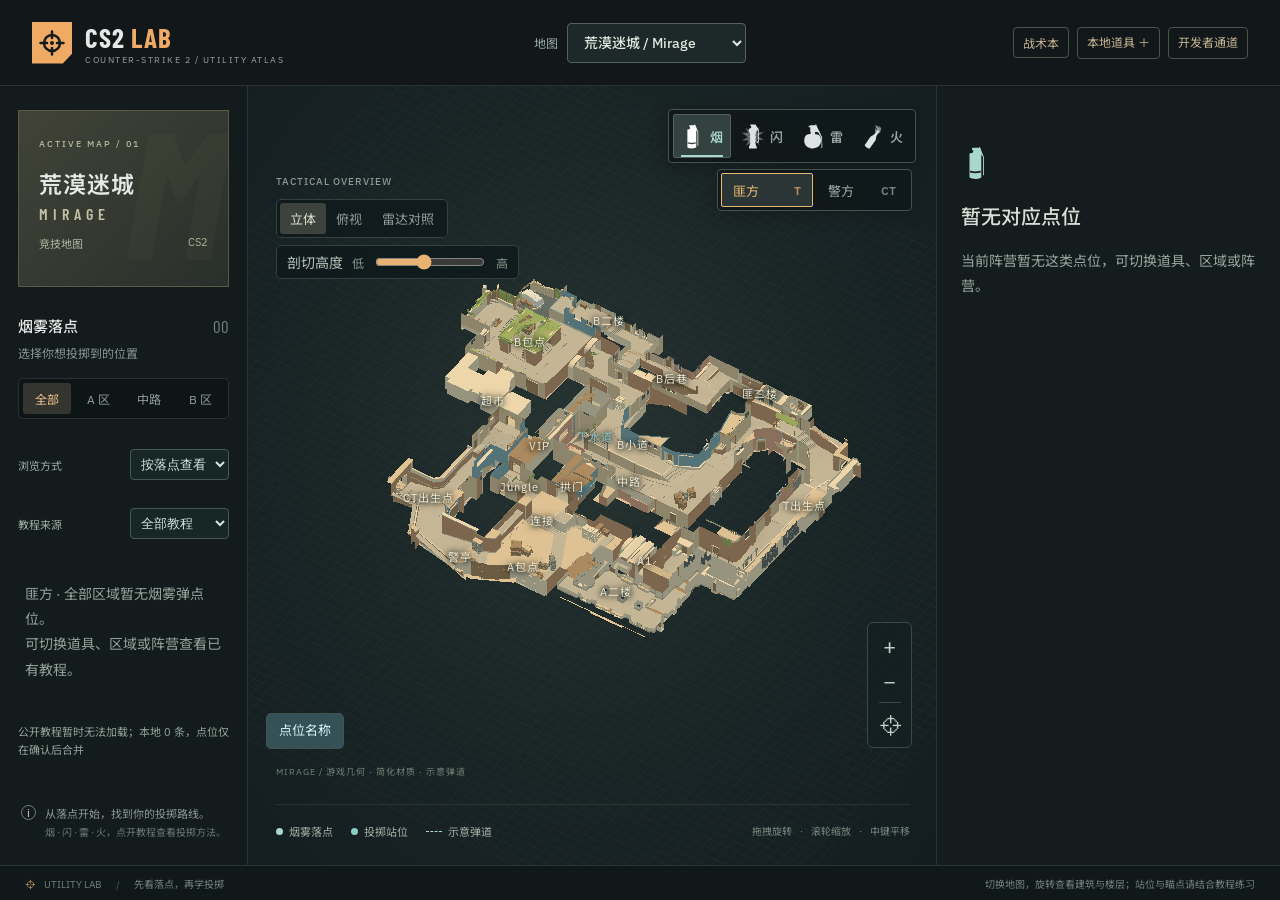
==== commit 033bc79a: "Publish unobstructed mobile tutorial video controls" ====
--- a/index.html
+++ b/index.html
@@ -1,9 +1,9 @@
 <!doctype html>
-<html lang="zh-CN"><head><meta charset="UTF-8"><meta name="viewport" content="width=device-width,initial-scale=1,viewport-fit=cover"><meta name="theme-color" content="#111719"><meta name="description" content="荒漠迷城、核子危机、远古遗迹、沙二、炼狱小镇、阿努比斯与死城之谜（Cache）互动战术地图。切换地图和楼层，探索四种道具落点与投掷教学。"><title>CS2 道具地图 · UTILITY LAB</title><link rel="icon" href="./favicon.svg?v=2"><link rel="stylesheet" href="./style.css?v=8"><link rel="stylesheet" href="./mobile.css?v=8"><link rel="stylesheet" href="./tactics.css?v=2"><script type="importmap">{"imports":{"three":"./vendor/three.module.js"}}</script></head>
+<html lang="zh-CN"><head><meta charset="UTF-8"><meta name="viewport" content="width=device-width,initial-scale=1,viewport-fit=cover"><meta name="theme-color" content="#111719"><meta name="description" content="荒漠迷城、核子危机、远古遗迹、沙二、炼狱小镇、阿努比斯与死城之谜（Cache）互动战术地图。切换地图和楼层，探索四种道具落点与投掷教学。"><title>CS2 道具地图 · UTILITY LAB</title><link rel="icon" href="./favicon.svg?v=2"><link rel="stylesheet" href="./style.css?v=8"><link rel="stylesheet" href="./mobile.css?v=8"><link rel="stylesheet" href="./video-controls.css?v=1"><link rel="stylesheet" href="./tactics.css?v=2"><script type="importmap">{"imports":{"three":"./vendor/three.module.js"}}</script></head>
 <body><section class="rotate-prompt" id="rotate-prompt" aria-labelledby="rotate-title" aria-hidden="true" tabindex="-1"><svg class="rotate-symbol" viewBox="0 0 88 88" fill="none" stroke="currentColor" stroke-width="2.5" aria-hidden="true"><rect x="13" y="27" width="62" height="36" rx="5"/><path d="M66 37v16M29 14a32 32 0 0 1 44 8M67 10l7 12-14 1M58 76a32 32 0 0 1-43-8M21 80l-7-12 14-1" stroke-linecap="round" stroke-linejoin="round"/></svg><h1 id="rotate-title">请横屏使用地图</h1><p id="rotate-hint">横过手机，展开地图。<br>如未自动旋转，请关闭系统的竖屏锁定。</p><button id="rotate-fullscreen">全屏打开</button></section>
 <header class="topbar"><a class="brand" href="./"><span class="brand-symbol"><img src="./favicon.svg?v=2" width="32" height="32" alt=""></span><span><span id="brand-map">CS2</span><span class="brand-lab"> LAB</span><small>COUNTER-STRIKE 2 / UTILITY ATLAS</small></span></a><label class="map-picker" for="map-picker"><span>地图</span><select id="map-picker" aria-label="切换地图"><option value="mirage">荒漠迷城 / Mirage</option><option value="nuke">核子危机 / Nuke</option><option value="ancient">远古遗迹 / Ancient</option><option value="dust2">沙二 / Dust II</option><option value="inferno">炼狱小镇 / Inferno</option><option value="anubis">阿努比斯 / Anubis</option><option value="cache">死城之谜 / Cache</option></select></label><div class="header-actions"><button id="tactics-entry" class="developer-entry" aria-haspopup="dialog" aria-pressed="false">战术本</button><a id="local-entry" class="developer-entry" href="./local.html">本地道具 ＋</a><a class="developer-entry" href="./developer.html">开发者通道</a><nav class="mobile-actions" aria-label="手机地图工具"><button id="mobile-points" aria-controls="point-sidebar" aria-expanded="false">点位</button><button id="mobile-guide" aria-controls="tutorial-panel" aria-expanded="false">教程</button><button id="mobile-fullscreen">全屏</button></nav></div></header>
 <main class="workspace">
 <aside class="sidebar" id="point-sidebar"><div class="mobile-panel-head"><span>道具点位</span><button class="mobile-dismiss" aria-label="收起点位列表">收起</button></div><div class="map-card"><span class="eyebrow">ACTIVE MAP / 01</span><h1>荒漠迷城<span>MIRAGE</span></h1><div class="map-card-bottom"><span>竞技地图</span><span>CS2</span></div></div><section id="tactic-status" class="tactic-status" hidden><strong id="tactic-name"></strong><p id="tactic-info"></p><button id="tactic-exit" type="button">退出战术</button></section><div class="library-title"><h2 id="library-heading">烟雾落点</h2><span id="point-count">06</span></div><p class="muted sidebar-hint">选择你想封住的位置</p><div class="filters" role="group" aria-label="筛选地图区域"><button class="active" data-filter="all" aria-pressed="true">全部</button><button data-filter="A" aria-pressed="false">A 区</button><button data-filter="mid" aria-pressed="false">中路</button><button data-filter="B" aria-pressed="false">B 区</button></div><label class="lineup-source">浏览方式<select id="point-mode" aria-label="按落点或站位查看"><option value="target">按落点查看</option><option value="origin">按站位查看</option></select></label><label class="lineup-source">教程来源<select id="lineup-source"><option value="all">全部教程</option><option value="local">仅本地道具</option><option value="public">仅公开教程</option></select></label><nav id="point-list" aria-label="道具点位"></nav><p id="community-status" class="community-status" role="status"></p><div class="sidebar-footer"><span class="key-icon">i</span><p>从落点开始，找到你的投掷路线。<small>烟 · 闪 · 雷 · 火，点开教程查看投掷方法。</small></p></div></aside>
 <section class="map-stage" aria-label="荒漠迷城三维互动地图"><div class="stage-heading"><div><span class="eyebrow">TACTICAL OVERVIEW</span><h2>选择落点，查看投掷方法。</h2></div></div><div id="utility-switch" class="utility-switch" role="group" aria-label="切换道具类型"></div><div id="team-switch" class="team-switch" role="group" aria-label="切换投掷阵营"><button data-team="t" class="active" aria-pressed="true"><span>匪方</span><b>T</b></button><button data-team="ct" aria-pressed="false"><span>警方</span><b>CT</b></button></div><div id="map-canvas" tabindex="0" aria-label="地图：拖拽旋转，滚轮缩放，方向键平移，按住中键平移，点击道具标志查看教程"></div><div id="map-labels"></div><button id="toggle-point-names" class="point-name-toggle active" aria-pressed="true" aria-controls="map-labels" title="显示或隐藏地图区域与道具点位名称">点位名称</button><div id="map-loading" role="status"><i></i><span>正在加载原始地图…</span></div><div class="map-view-switch" role="group" aria-label="地图视角"><button id="view-3d" class="active" aria-pressed="true">立体</button><button id="view-top" aria-pressed="false">俯视</button><button id="view-radar" aria-pressed="false">雷达对照</button></div><label class="cut-height-control" for="cut-height">剖切高度 <span>低</span><input id="cut-height" type="range" min="-3" max="12" step="0.2" value="3.6" aria-label="调整剖切高度，显示不同楼层"><span>高</span></label><div id="level-switch" class="level-switch" role="group" aria-label="切换地图楼层" hidden><button data-level="upper" class="active" aria-pressed="true">上层 A</button><button data-level="lower" aria-pressed="false">下层 B</button><span id="level-note">上层 / A 区、外场与铁板</span></div><div class="map-controls"><button id="zoom-in" title="放大" aria-label="放大">+</button><button id="zoom-out" title="缩小" aria-label="缩小">−</button><span></span><button id="reset-view" title="重置视角" aria-label="重置视角">⌖</button></div><div class="map-bottom"><div class="legend"><span><i class="legend-dot"></i><span id="legend-target">烟雾落点</span></span><span><i class="legend-dot origin"></i>投掷站位</span><span><i class="legend-line"></i>示意弹道</span></div><p><span class="desktop-gesture">拖拽旋转 <b>·</b> 滚轮缩放 <b>·</b> 中键平移</span><span class="touch-gesture">单指旋转 · 双指平移与缩放</span></p></div><div class="map-disclaimer">MIRAGE / 游戏几何 · 简化材质 · 示意弹道</div><div id="map-error" hidden>3D 地图加载失败。你仍可查看左侧教学，或重新加载地图。<button id="retry-map">重新加载</button></div></section>
 <aside class="detail-panel" id="tutorial-panel" aria-label="投掷教学"><div class="detail-top"><button class="mobile-dismiss" aria-label="收起投掷教程">收起</button></div><div id="detail-content"></div></aside>
-</main><footer class="statusbar"><span><span class="status-cross">⌖</span> UTILITY LAB <span class="footer-divider">/</span> 先看落点，再学投掷</span><span>切换地图，旋转查看建筑与楼层；站位与瞄点请结合教程练习</span></footer><dialog id="tactics-dialog" class="tactics-dialog" aria-labelledby="tactics-title"><header class="tactics-heading"><div><h2 id="tactics-title">本地战术本</h2><p>仅保存在当前浏览器，无需登录。清除网站数据会删除战术本。</p></div><button id="tactics-close" type="button">关闭</button></header><div class="tactics-layout"><section class="tactics-library" aria-label="已保存的战术"><div class="tactics-library-heading"><h3>选择战术</h3><button id="tactics-new" type="button" title="为当前地图新建战术">＋ 新建战术</button></div><div id="tactics-books"></div></section><form id="tactics-form" hidden><div class="tactics-editor-heading"><button id="tactics-back" type="button">‹ 返回战术列表</button><h3 id="tactics-editor-title">新建战术</h3></div><label>战术名称<input id="tactics-name" required maxlength="60" placeholder="例如：A 区爆弹进攻"></label><div class="tactics-find"><input id="tactics-search" type="search" placeholder="搜索道具或站位" aria-label="搜索战术道具"><select id="tactics-type" aria-label="筛选战术道具类型"><option value="">全部道具</option><option value="smoke">烟雾弹</option><option value="flash">闪光弹</option><option value="he">手雷</option><option value="molotov">燃烧弹</option></select><select id="tactics-team" aria-label="筛选战术阵营"><option value="">全部阵营</option><option value="t">匪方</option><option value="ct">警方</option></select></div><p id="tactics-load-note"></p><div id="tactics-choices" aria-label="选择战术使用的道具"></div><div class="tactics-save"><span id="tactics-selected-count">已选择 0 条道具</span><button type="submit" class="primary">保存并查看战术</button></div></form></div><p id="tactics-message" role="status"></p></dialog><script type="module" src="./app.js?v=42"></script></body></html>
+</main><footer class="statusbar"><span><span class="status-cross">⌖</span> UTILITY LAB <span class="footer-divider">/</span> 先看落点，再学投掷</span><span>切换地图，旋转查看建筑与楼层；站位与瞄点请结合教程练习</span></footer><dialog id="tactics-dialog" class="tactics-dialog" aria-labelledby="tactics-title"><header class="tactics-heading"><div><h2 id="tactics-title">本地战术本</h2><p>仅保存在当前浏览器，无需登录。清除网站数据会删除战术本。</p></div><button id="tactics-close" type="button">关闭</button></header><div class="tactics-layout"><section class="tactics-library" aria-label="已保存的战术"><div class="tactics-library-heading"><h3>选择战术</h3><button id="tactics-new" type="button" title="为当前地图新建战术">＋ 新建战术</button></div><div id="tactics-books"></div></section><form id="tactics-form" hidden><div class="tactics-editor-heading"><button id="tactics-back" type="button">‹ 返回战术列表</button><h3 id="tactics-editor-title">新建战术</h3></div><label>战术名称<input id="tactics-name" required maxlength="60" placeholder="例如：A 区爆弹进攻"></label><div class="tactics-find"><input id="tactics-search" type="search" placeholder="搜索道具或站位" aria-label="搜索战术道具"><select id="tactics-type" aria-label="筛选战术道具类型"><option value="">全部道具</option><option value="smoke">烟雾弹</option><option value="flash">闪光弹</option><option value="he">手雷</option><option value="molotov">燃烧弹</option></select><select id="tactics-team" aria-label="筛选战术阵营"><option value="">全部阵营</option><option value="t">匪方</option><option value="ct">警方</option></select></div><p id="tactics-load-note"></p><div id="tactics-choices" aria-label="选择战术使用的道具"></div><div class="tactics-save"><span id="tactics-selected-count">已选择 0 条道具</span><button type="submit" class="primary">保存并查看战术</button></div></form></div><p id="tactics-message" role="status"></p></dialog><script type="module" src="./app.js?v=43"></script></body></html>
--- a/video-controls.css
+++ b/video-controls.css
@@ -0,0 +1,19 @@
+.tutorial-player{width:100%;min-width:0}
+.tutorial-player-controls{display:grid;grid-template-columns:auto minmax(30px,1fr) auto 28px 28px;align-items:center;gap:5px;padding:4px;background:#111c1e;border:1px solid #364943;border-top:0;border-radius:0 0 4px 4px;flex:none}
+.tutorial-player-controls[hidden]{display:none}
+.tutorial-player-controls button{display:grid;place-items:center;min-width:28px;height:28px;padding:3px 5px;border:0;border-radius:3px;background:transparent;color:#d1e0d7;font-size:11px;line-height:1;white-space:nowrap}
+.tutorial-player-controls button:hover,.tutorial-player-controls button:focus-visible{background:#2b403b}
+.tutorial-player-controls svg{width:18px;height:18px}
+.tutorial-player-controls input{display:block;min-width:0;width:100%;height:28px;margin:0;padding:0;accent-color:#e6b77c;cursor:pointer;touch-action:pan-y}
+.video-time{font-size:10px;line-height:1;white-space:nowrap;color:#b8c9bf;font-variant-numeric:tabular-nums}
+.video-mute .sound-off,.video-mute[aria-pressed=true] .sound-waves{display:none}
+.video-mute[aria-pressed=true] .sound-off{display:block}
+.video-player-status{margin:5px 0;font-size:11px;color:#dfbc8d;line-height:1.5}
+.video-player-status:empty{display:none}
+.custom-video-controls .tutorial-video{display:block;border-radius:4px 4px 0 0}
+.custom-video-controls .tutorial-video::-webkit-media-controls{display:none!important}
+.custom-video-controls .tutorial-video::-webkit-media-controls-overlay-play-button{display:none!important}
+.tutorial-player:fullscreen{display:flex;flex-direction:column;width:100%;height:100%;padding:0;background:#080d0e}
+.tutorial-player:fullscreen .tutorial-video{flex:1;min-height:0;height:0;width:100%;max-height:none;aspect-ratio:auto;object-fit:contain;border-radius:0}
+.tutorial-player:fullscreen .tutorial-player-controls{border-radius:0;padding-inline:max(8px,env(safe-area-inset-left)) max(8px,env(safe-area-inset-right));padding-bottom:max(4px,env(safe-area-inset-bottom))}
+.tutorial-player:fullscreen .video-player-status{padding-inline:8px;flex:none}
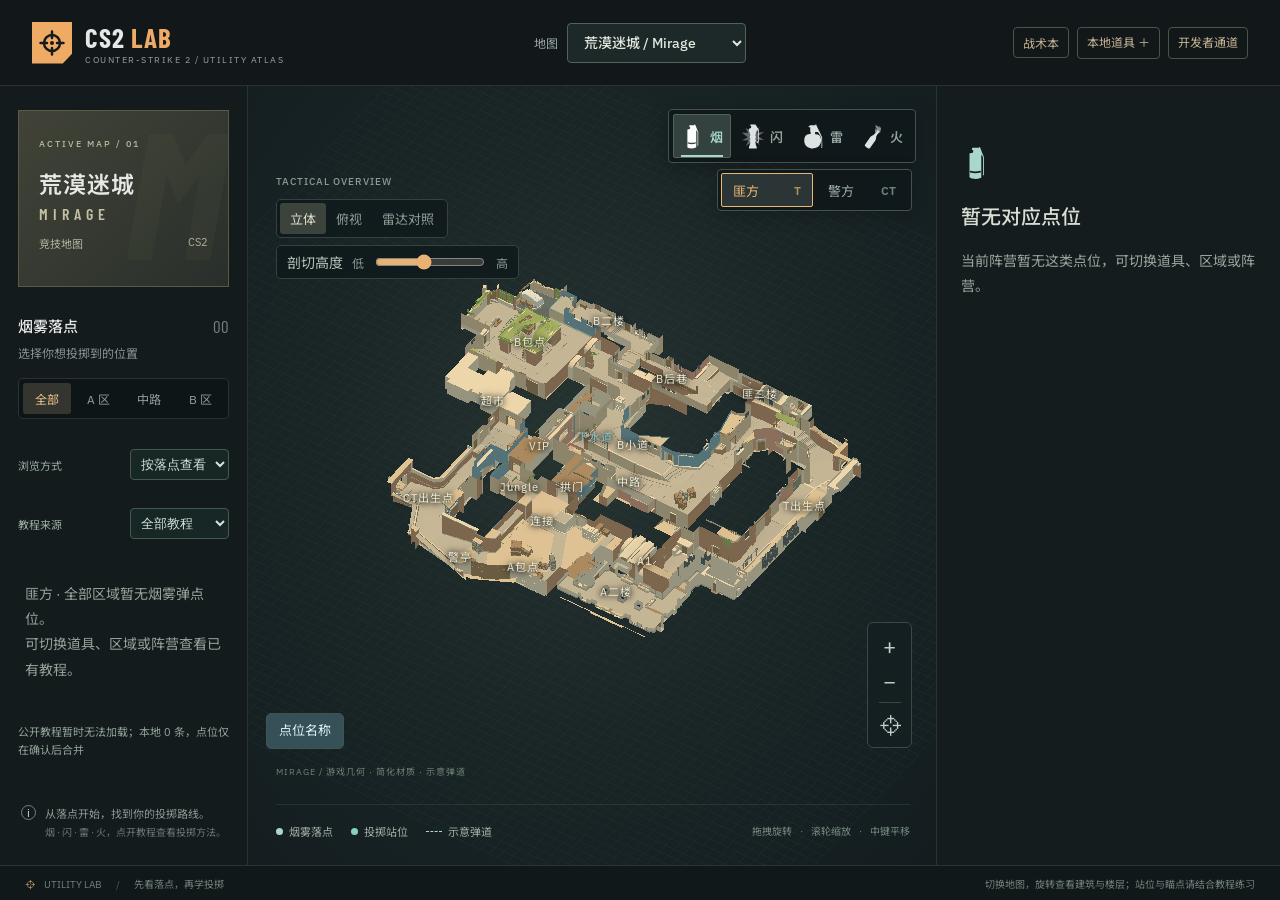
==== commit 776f381d: "Publish mobile video icons and fullscreen compatibility" ====
--- a/index.html
+++ b/index.html
@@ -1,9 +1,9 @@
 <!doctype html>
-<html lang="zh-CN"><head><meta charset="UTF-8"><meta name="viewport" content="width=device-width,initial-scale=1,viewport-fit=cover"><meta name="theme-color" content="#111719"><meta name="description" content="荒漠迷城、核子危机、远古遗迹、沙二、炼狱小镇、阿努比斯与死城之谜（Cache）互动战术地图。切换地图和楼层，探索四种道具落点与投掷教学。"><title>CS2 道具地图 · UTILITY LAB</title><link rel="icon" href="./favicon.svg?v=2"><link rel="stylesheet" href="./style.css?v=8"><link rel="stylesheet" href="./mobile.css?v=8"><link rel="stylesheet" href="./video-controls.css?v=1"><link rel="stylesheet" href="./tactics.css?v=2"><script type="importmap">{"imports":{"three":"./vendor/three.module.js"}}</script></head>
+<html lang="zh-CN"><head><meta charset="UTF-8"><meta name="viewport" content="width=device-width,initial-scale=1,viewport-fit=cover"><meta name="theme-color" content="#111719"><meta name="description" content="荒漠迷城、核子危机、远古遗迹、沙二、炼狱小镇、阿努比斯与死城之谜（Cache）互动战术地图。切换地图和楼层，探索四种道具落点与投掷教学。"><title>CS2 道具地图 · UTILITY LAB</title><link rel="icon" href="./favicon.svg?v=2"><link rel="stylesheet" href="./style.css?v=8"><link rel="stylesheet" href="./mobile.css?v=8"><link rel="stylesheet" href="./video-controls.css?v=2"><link rel="stylesheet" href="./tactics.css?v=2"><script type="importmap">{"imports":{"three":"./vendor/three.module.js"}}</script></head>
 <body><section class="rotate-prompt" id="rotate-prompt" aria-labelledby="rotate-title" aria-hidden="true" tabindex="-1"><svg class="rotate-symbol" viewBox="0 0 88 88" fill="none" stroke="currentColor" stroke-width="2.5" aria-hidden="true"><rect x="13" y="27" width="62" height="36" rx="5"/><path d="M66 37v16M29 14a32 32 0 0 1 44 8M67 10l7 12-14 1M58 76a32 32 0 0 1-43-8M21 80l-7-12 14-1" stroke-linecap="round" stroke-linejoin="round"/></svg><h1 id="rotate-title">请横屏使用地图</h1><p id="rotate-hint">横过手机，展开地图。<br>如未自动旋转，请关闭系统的竖屏锁定。</p><button id="rotate-fullscreen">全屏打开</button></section>
 <header class="topbar"><a class="brand" href="./"><span class="brand-symbol"><img src="./favicon.svg?v=2" width="32" height="32" alt=""></span><span><span id="brand-map">CS2</span><span class="brand-lab"> LAB</span><small>COUNTER-STRIKE 2 / UTILITY ATLAS</small></span></a><label class="map-picker" for="map-picker"><span>地图</span><select id="map-picker" aria-label="切换地图"><option value="mirage">荒漠迷城 / Mirage</option><option value="nuke">核子危机 / Nuke</option><option value="ancient">远古遗迹 / Ancient</option><option value="dust2">沙二 / Dust II</option><option value="inferno">炼狱小镇 / Inferno</option><option value="anubis">阿努比斯 / Anubis</option><option value="cache">死城之谜 / Cache</option></select></label><div class="header-actions"><button id="tactics-entry" class="developer-entry" aria-haspopup="dialog" aria-pressed="false">战术本</button><a id="local-entry" class="developer-entry" href="./local.html">本地道具 ＋</a><a class="developer-entry" href="./developer.html">开发者通道</a><nav class="mobile-actions" aria-label="手机地图工具"><button id="mobile-points" aria-controls="point-sidebar" aria-expanded="false">点位</button><button id="mobile-guide" aria-controls="tutorial-panel" aria-expanded="false">教程</button><button id="mobile-fullscreen">全屏</button></nav></div></header>
 <main class="workspace">
 <aside class="sidebar" id="point-sidebar"><div class="mobile-panel-head"><span>道具点位</span><button class="mobile-dismiss" aria-label="收起点位列表">收起</button></div><div class="map-card"><span class="eyebrow">ACTIVE MAP / 01</span><h1>荒漠迷城<span>MIRAGE</span></h1><div class="map-card-bottom"><span>竞技地图</span><span>CS2</span></div></div><section id="tactic-status" class="tactic-status" hidden><strong id="tactic-name"></strong><p id="tactic-info"></p><button id="tactic-exit" type="button">退出战术</button></section><div class="library-title"><h2 id="library-heading">烟雾落点</h2><span id="point-count">06</span></div><p class="muted sidebar-hint">选择你想封住的位置</p><div class="filters" role="group" aria-label="筛选地图区域"><button class="active" data-filter="all" aria-pressed="true">全部</button><button data-filter="A" aria-pressed="false">A 区</button><button data-filter="mid" aria-pressed="false">中路</button><button data-filter="B" aria-pressed="false">B 区</button></div><label class="lineup-source">浏览方式<select id="point-mode" aria-label="按落点或站位查看"><option value="target">按落点查看</option><option value="origin">按站位查看</option></select></label><label class="lineup-source">教程来源<select id="lineup-source"><option value="all">全部教程</option><option value="local">仅本地道具</option><option value="public">仅公开教程</option></select></label><nav id="point-list" aria-label="道具点位"></nav><p id="community-status" class="community-status" role="status"></p><div class="sidebar-footer"><span class="key-icon">i</span><p>从落点开始，找到你的投掷路线。<small>烟 · 闪 · 雷 · 火，点开教程查看投掷方法。</small></p></div></aside>
 <section class="map-stage" aria-label="荒漠迷城三维互动地图"><div class="stage-heading"><div><span class="eyebrow">TACTICAL OVERVIEW</span><h2>选择落点，查看投掷方法。</h2></div></div><div id="utility-switch" class="utility-switch" role="group" aria-label="切换道具类型"></div><div id="team-switch" class="team-switch" role="group" aria-label="切换投掷阵营"><button data-team="t" class="active" aria-pressed="true"><span>匪方</span><b>T</b></button><button data-team="ct" aria-pressed="false"><span>警方</span><b>CT</b></button></div><div id="map-canvas" tabindex="0" aria-label="地图：拖拽旋转，滚轮缩放，方向键平移，按住中键平移，点击道具标志查看教程"></div><div id="map-labels"></div><button id="toggle-point-names" class="point-name-toggle active" aria-pressed="true" aria-controls="map-labels" title="显示或隐藏地图区域与道具点位名称">点位名称</button><div id="map-loading" role="status"><i></i><span>正在加载原始地图…</span></div><div class="map-view-switch" role="group" aria-label="地图视角"><button id="view-3d" class="active" aria-pressed="true">立体</button><button id="view-top" aria-pressed="false">俯视</button><button id="view-radar" aria-pressed="false">雷达对照</button></div><label class="cut-height-control" for="cut-height">剖切高度 <span>低</span><input id="cut-height" type="range" min="-3" max="12" step="0.2" value="3.6" aria-label="调整剖切高度，显示不同楼层"><span>高</span></label><div id="level-switch" class="level-switch" role="group" aria-label="切换地图楼层" hidden><button data-level="upper" class="active" aria-pressed="true">上层 A</button><button data-level="lower" aria-pressed="false">下层 B</button><span id="level-note">上层 / A 区、外场与铁板</span></div><div class="map-controls"><button id="zoom-in" title="放大" aria-label="放大">+</button><button id="zoom-out" title="缩小" aria-label="缩小">−</button><span></span><button id="reset-view" title="重置视角" aria-label="重置视角">⌖</button></div><div class="map-bottom"><div class="legend"><span><i class="legend-dot"></i><span id="legend-target">烟雾落点</span></span><span><i class="legend-dot origin"></i>投掷站位</span><span><i class="legend-line"></i>示意弹道</span></div><p><span class="desktop-gesture">拖拽旋转 <b>·</b> 滚轮缩放 <b>·</b> 中键平移</span><span class="touch-gesture">单指旋转 · 双指平移与缩放</span></p></div><div class="map-disclaimer">MIRAGE / 游戏几何 · 简化材质 · 示意弹道</div><div id="map-error" hidden>3D 地图加载失败。你仍可查看左侧教学，或重新加载地图。<button id="retry-map">重新加载</button></div></section>
 <aside class="detail-panel" id="tutorial-panel" aria-label="投掷教学"><div class="detail-top"><button class="mobile-dismiss" aria-label="收起投掷教程">收起</button></div><div id="detail-content"></div></aside>
-</main><footer class="statusbar"><span><span class="status-cross">⌖</span> UTILITY LAB <span class="footer-divider">/</span> 先看落点，再学投掷</span><span>切换地图，旋转查看建筑与楼层；站位与瞄点请结合教程练习</span></footer><dialog id="tactics-dialog" class="tactics-dialog" aria-labelledby="tactics-title"><header class="tactics-heading"><div><h2 id="tactics-title">本地战术本</h2><p>仅保存在当前浏览器，无需登录。清除网站数据会删除战术本。</p></div><button id="tactics-close" type="button">关闭</button></header><div class="tactics-layout"><section class="tactics-library" aria-label="已保存的战术"><div class="tactics-library-heading"><h3>选择战术</h3><button id="tactics-new" type="button" title="为当前地图新建战术">＋ 新建战术</button></div><div id="tactics-books"></div></section><form id="tactics-form" hidden><div class="tactics-editor-heading"><button id="tactics-back" type="button">‹ 返回战术列表</button><h3 id="tactics-editor-title">新建战术</h3></div><label>战术名称<input id="tactics-name" required maxlength="60" placeholder="例如：A 区爆弹进攻"></label><div class="tactics-find"><input id="tactics-search" type="search" placeholder="搜索道具或站位" aria-label="搜索战术道具"><select id="tactics-type" aria-label="筛选战术道具类型"><option value="">全部道具</option><option value="smoke">烟雾弹</option><option value="flash">闪光弹</option><option value="he">手雷</option><option value="molotov">燃烧弹</option></select><select id="tactics-team" aria-label="筛选战术阵营"><option value="">全部阵营</option><option value="t">匪方</option><option value="ct">警方</option></select></div><p id="tactics-load-note"></p><div id="tactics-choices" aria-label="选择战术使用的道具"></div><div class="tactics-save"><span id="tactics-selected-count">已选择 0 条道具</span><button type="submit" class="primary">保存并查看战术</button></div></form></div><p id="tactics-message" role="status"></p></dialog><script type="module" src="./app.js?v=43"></script></body></html>
+</main><footer class="statusbar"><span><span class="status-cross">⌖</span> UTILITY LAB <span class="footer-divider">/</span> 先看落点，再学投掷</span><span>切换地图，旋转查看建筑与楼层；站位与瞄点请结合教程练习</span></footer><dialog id="tactics-dialog" class="tactics-dialog" aria-labelledby="tactics-title"><header class="tactics-heading"><div><h2 id="tactics-title">本地战术本</h2><p>仅保存在当前浏览器，无需登录。清除网站数据会删除战术本。</p></div><button id="tactics-close" type="button">关闭</button></header><div class="tactics-layout"><section class="tactics-library" aria-label="已保存的战术"><div class="tactics-library-heading"><h3>选择战术</h3><button id="tactics-new" type="button" title="为当前地图新建战术">＋ 新建战术</button></div><div id="tactics-books"></div></section><form id="tactics-form" hidden><div class="tactics-editor-heading"><button id="tactics-back" type="button">‹ 返回战术列表</button><h3 id="tactics-editor-title">新建战术</h3></div><label>战术名称<input id="tactics-name" required maxlength="60" placeholder="例如：A 区爆弹进攻"></label><div class="tactics-find"><input id="tactics-search" type="search" placeholder="搜索道具或站位" aria-label="搜索战术道具"><select id="tactics-type" aria-label="筛选战术道具类型"><option value="">全部道具</option><option value="smoke">烟雾弹</option><option value="flash">闪光弹</option><option value="he">手雷</option><option value="molotov">燃烧弹</option></select><select id="tactics-team" aria-label="筛选战术阵营"><option value="">全部阵营</option><option value="t">匪方</option><option value="ct">警方</option></select></div><p id="tactics-load-note"></p><div id="tactics-choices" aria-label="选择战术使用的道具"></div><div class="tactics-save"><span id="tactics-selected-count">已选择 0 条道具</span><button type="submit" class="primary">保存并查看战术</button></div></form></div><p id="tactics-message" role="status"></p></dialog><script type="module" src="./app.js?v=44"></script></body></html>
--- a/video-controls.css
+++ b/video-controls.css
@@ -3,7 +3,10 @@
 .tutorial-player-controls[hidden]{display:none}
 .tutorial-player-controls button{display:grid;place-items:center;min-width:28px;height:28px;padding:3px 5px;border:0;border-radius:3px;background:transparent;color:#d1e0d7;font-size:11px;line-height:1;white-space:nowrap}
 .tutorial-player-controls button:hover,.tutorial-player-controls button:focus-visible{background:#2b403b}
+.tutorial-player-controls button[hidden]{display:none}
 .tutorial-player-controls svg{width:18px;height:18px}
+.video-play .pause-symbol,.video-play[data-state=pause] .play-symbol{display:none}
+.video-play[data-state=pause] .pause-symbol{display:block}
 .tutorial-player-controls input{display:block;min-width:0;width:100%;height:28px;margin:0;padding:0;accent-color:#e6b77c;cursor:pointer;touch-action:pan-y}
 .video-time{font-size:10px;line-height:1;white-space:nowrap;color:#b8c9bf;font-variant-numeric:tabular-nums}
 .video-mute .sound-off,.video-mute[aria-pressed=true] .sound-waves{display:none}
@@ -17,3 +20,12 @@
 .tutorial-player:fullscreen .tutorial-video{flex:1;min-height:0;height:0;width:100%;max-height:none;aspect-ratio:auto;object-fit:contain;border-radius:0}
 .tutorial-player:fullscreen .tutorial-player-controls{border-radius:0;padding-inline:max(8px,env(safe-area-inset-left)) max(8px,env(safe-area-inset-right));padding-bottom:max(4px,env(safe-area-inset-bottom))}
 .tutorial-player:fullscreen .video-player-status{padding-inline:8px;flex:none}
+/* Keep the fallback above the map and outside the tutorial scroll clipping. */
+body.video-expanded .workspace{display:block;z-index:1000;overflow:visible}
+body.video-expanded #tutorial-panel{display:block!important;position:fixed;inset:0;width:100%;height:100%;padding:0;overflow:visible;border:0;isolation:auto}
+body.video-expanded #tutorial-panel>.detail-top,body.video-expanded #detail-content>:not(.video-expanded-player),body.video-expanded .rotate-prompt{display:none!important}
+.tutorial-player.video-expanded-player{position:fixed;inset:0;z-index:1001;display:flex;flex-direction:column;width:100%;height:100%;padding:0;background:#080d0e}
+.tutorial-player.video-expanded-player .tutorial-video{flex:1;min-height:0;height:0;width:100%;max-height:none;aspect-ratio:auto;object-fit:contain;border-radius:0}
+.tutorial-player.video-expanded-player .tutorial-player-controls{border-radius:0;padding-inline:max(8px,env(safe-area-inset-left)) max(8px,env(safe-area-inset-right));padding-bottom:max(4px,env(safe-area-inset-bottom))}
+.tutorial-player.video-expanded-player .video-player-status{padding-inline:8px;flex:none}
+.tutorial-video.video-conservative{transform:none;-webkit-backface-visibility:visible;backface-visibility:visible;isolation:auto;animation:none!important;outline:none!important}
